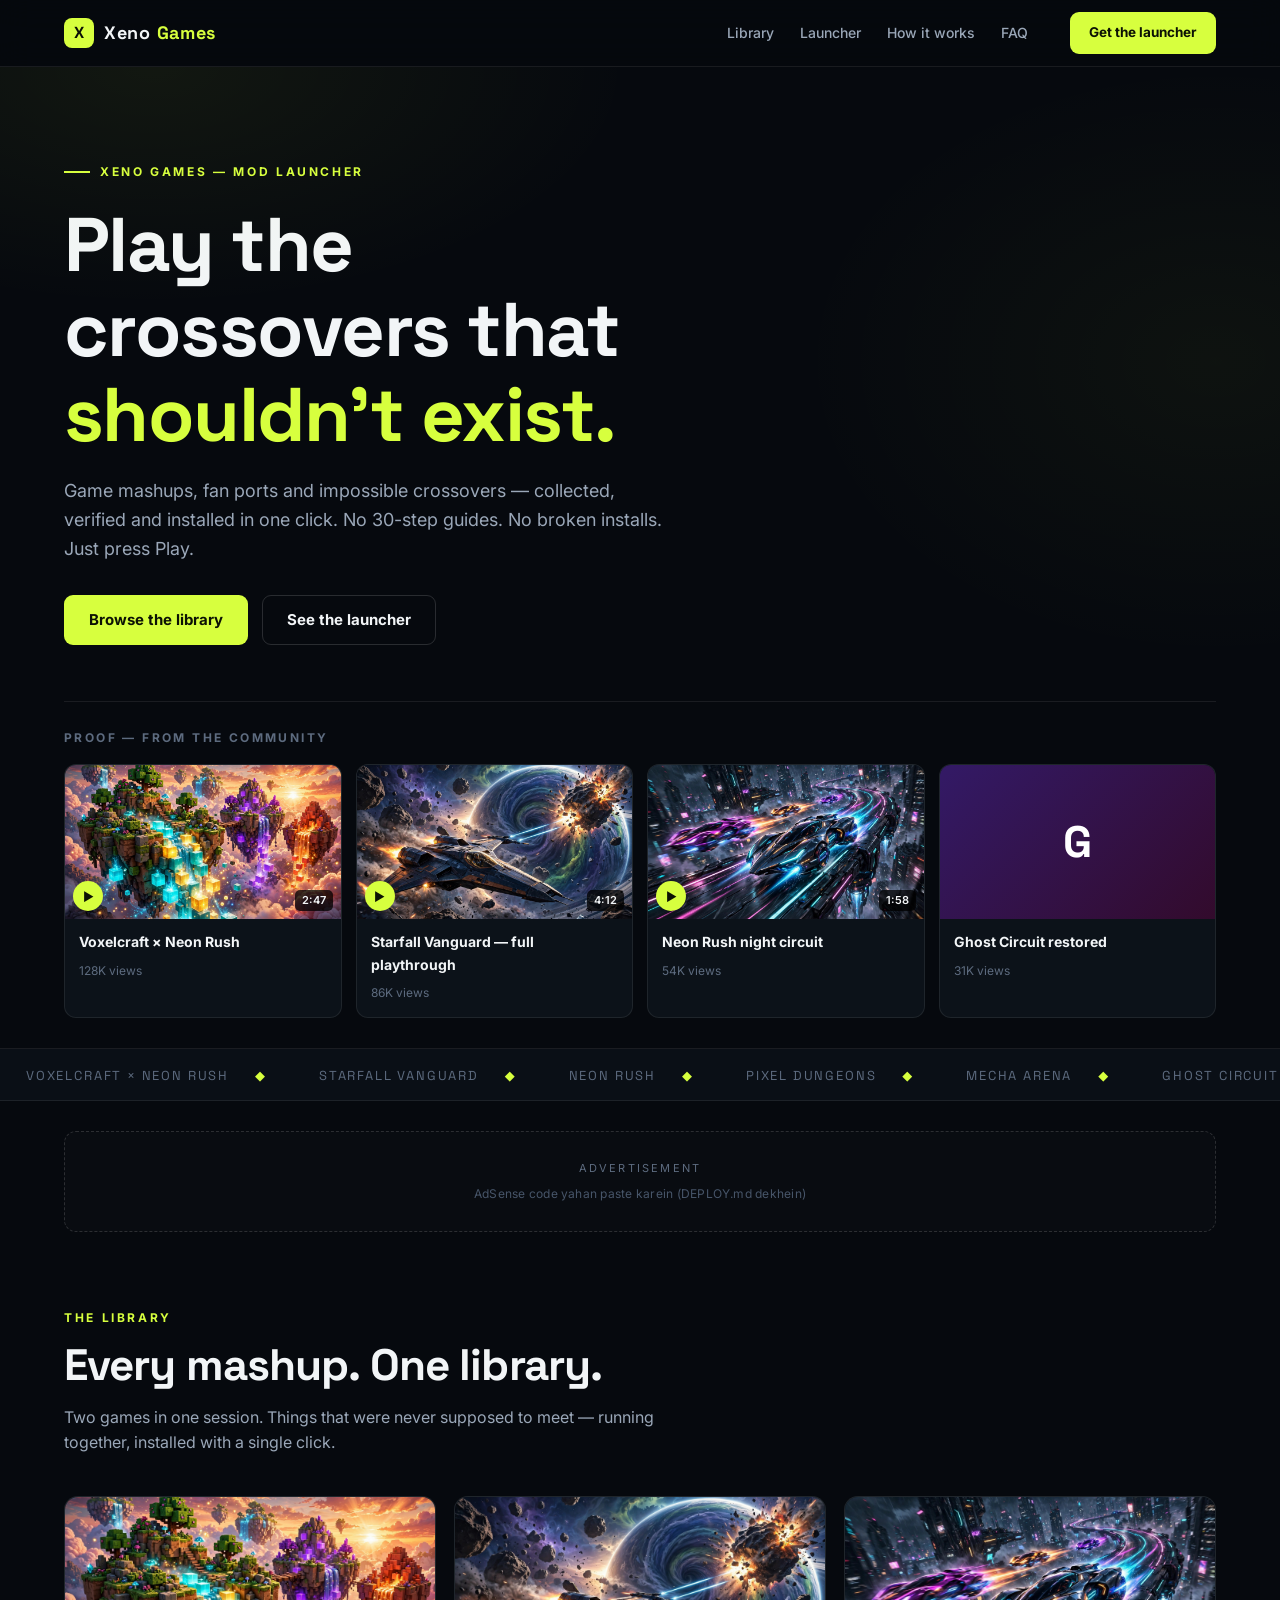
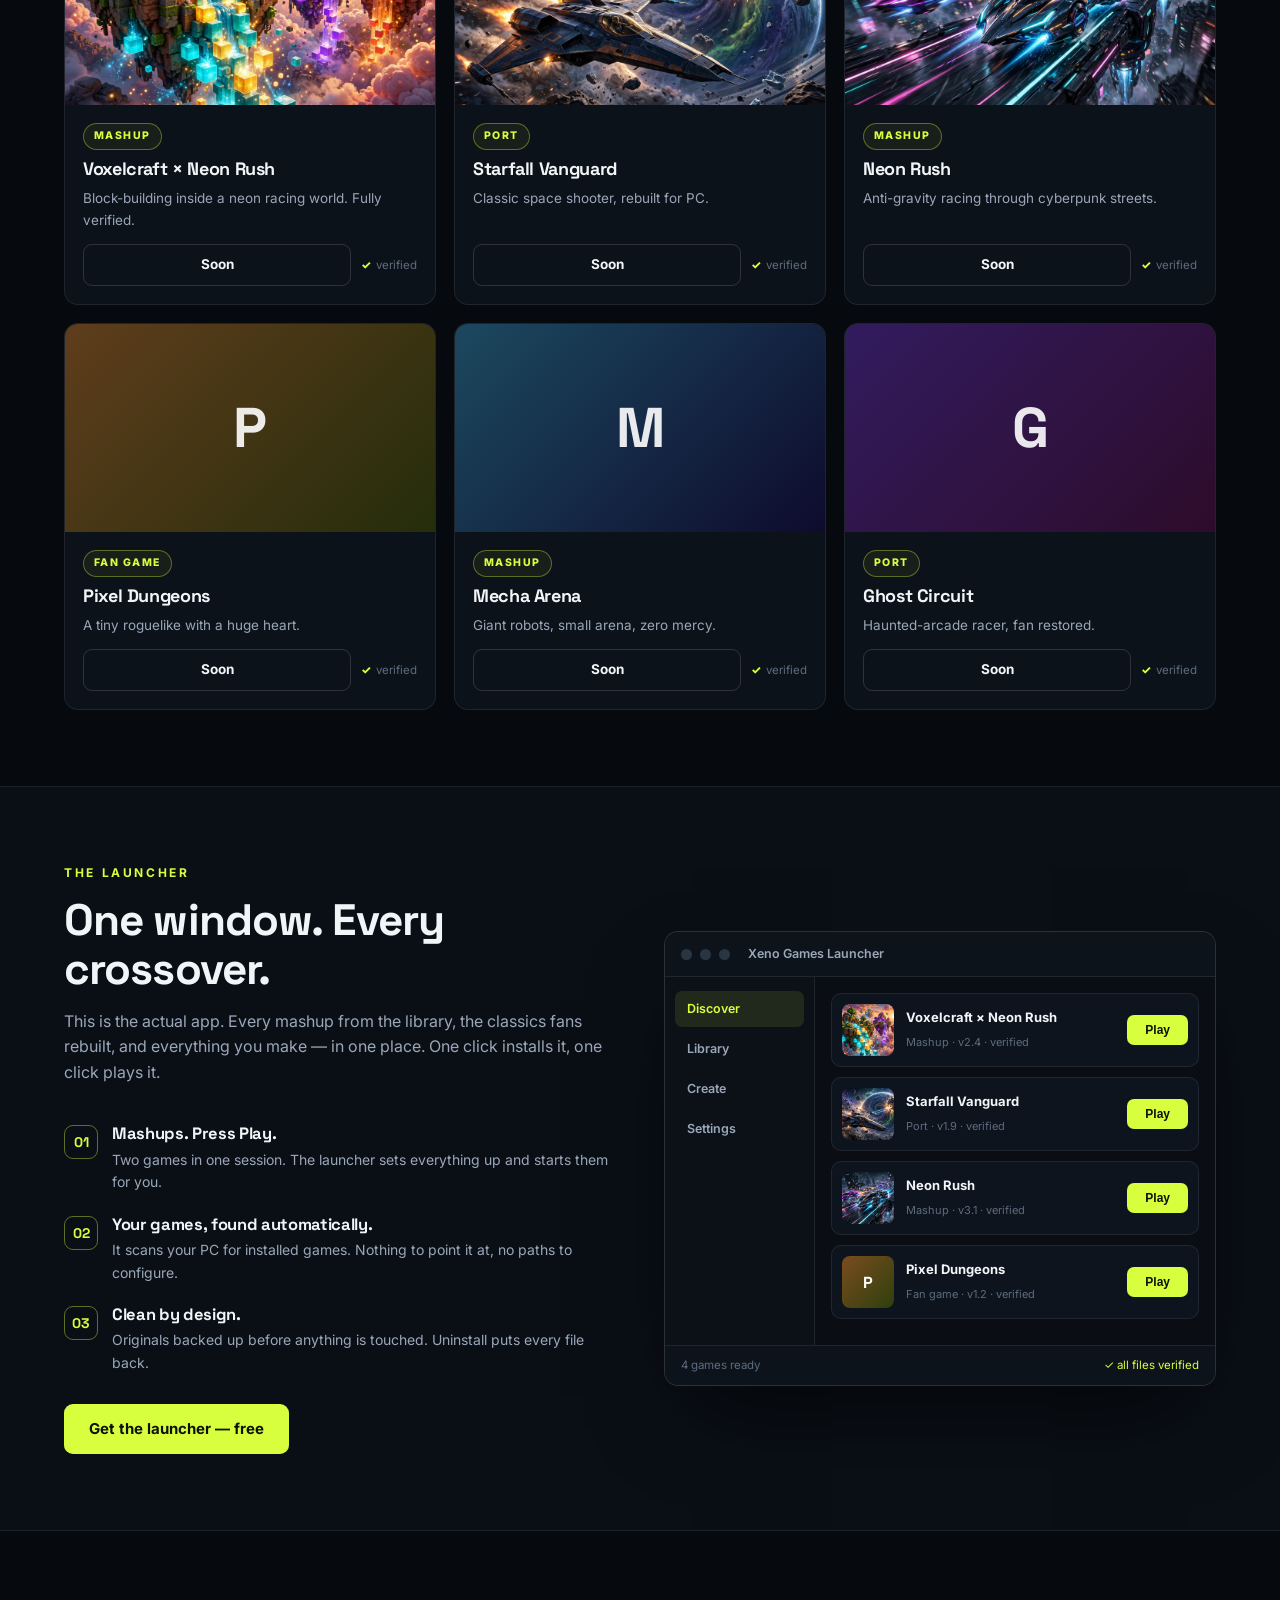
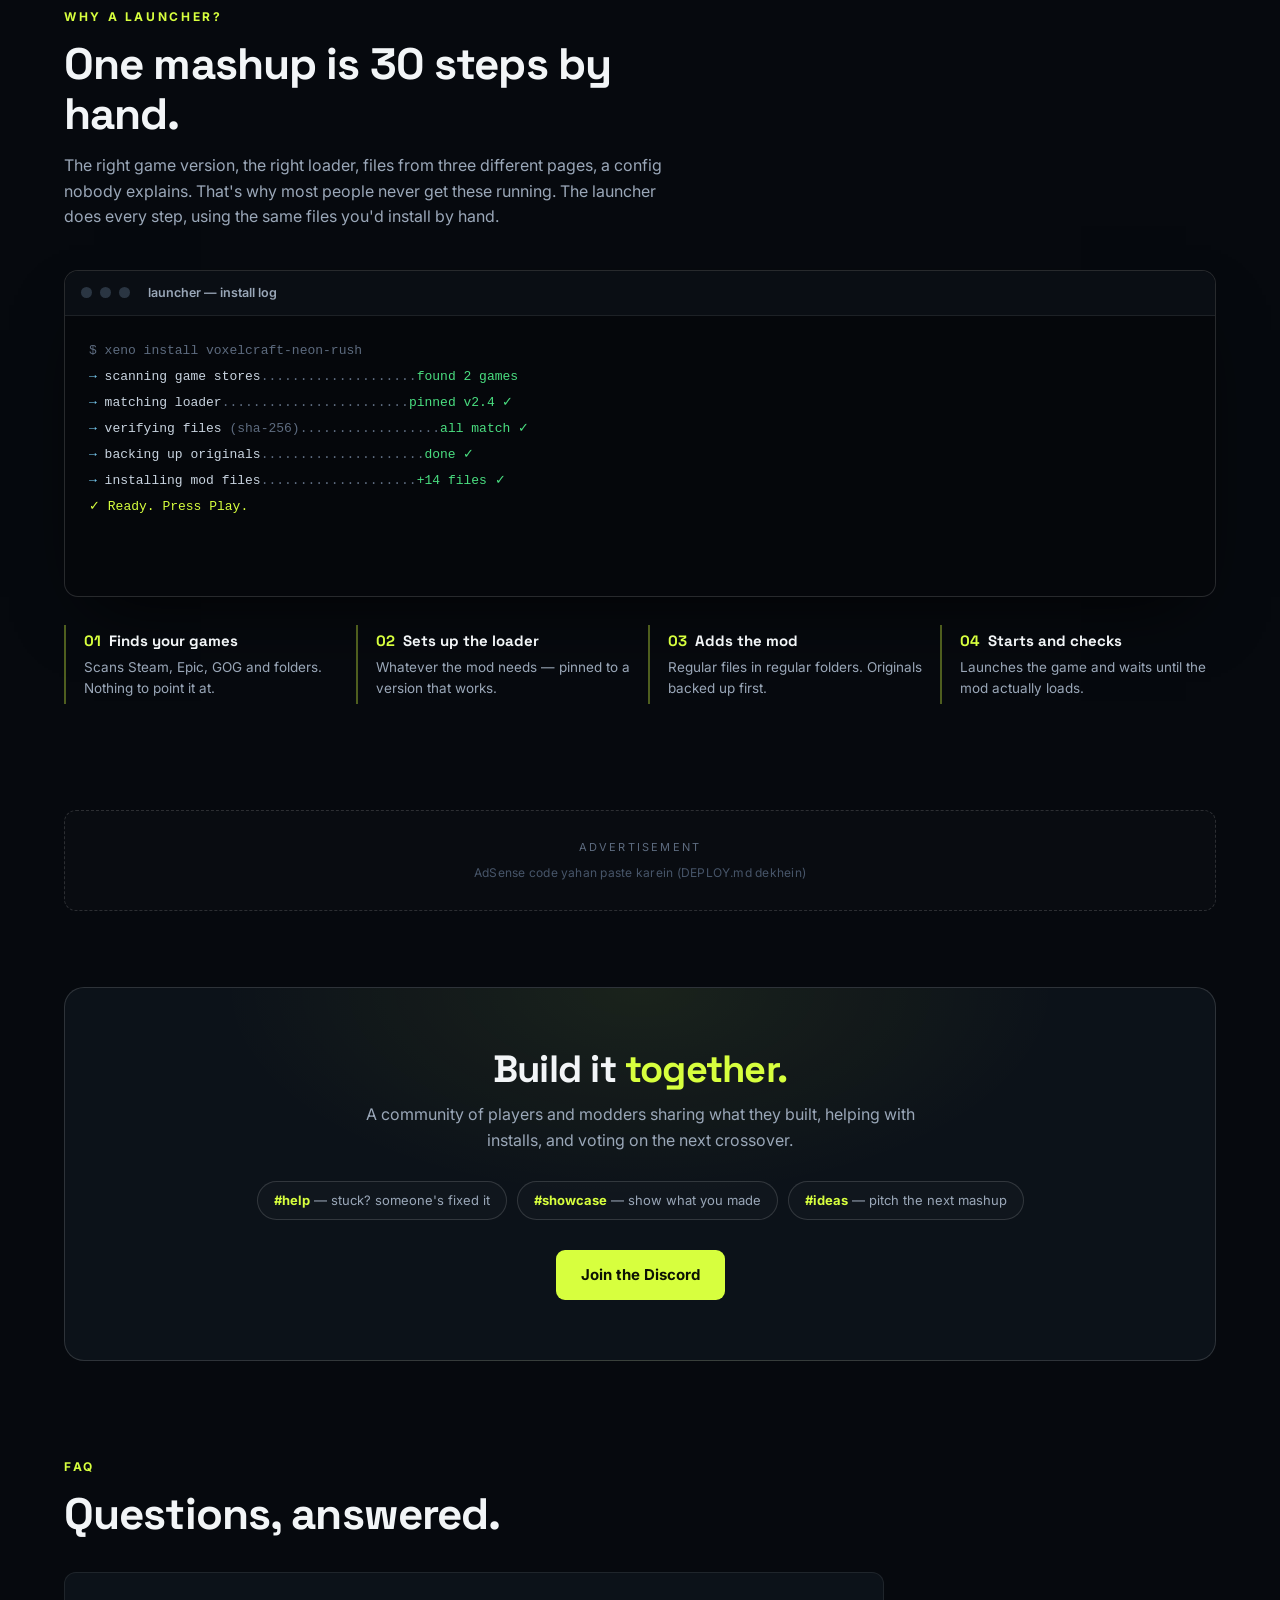
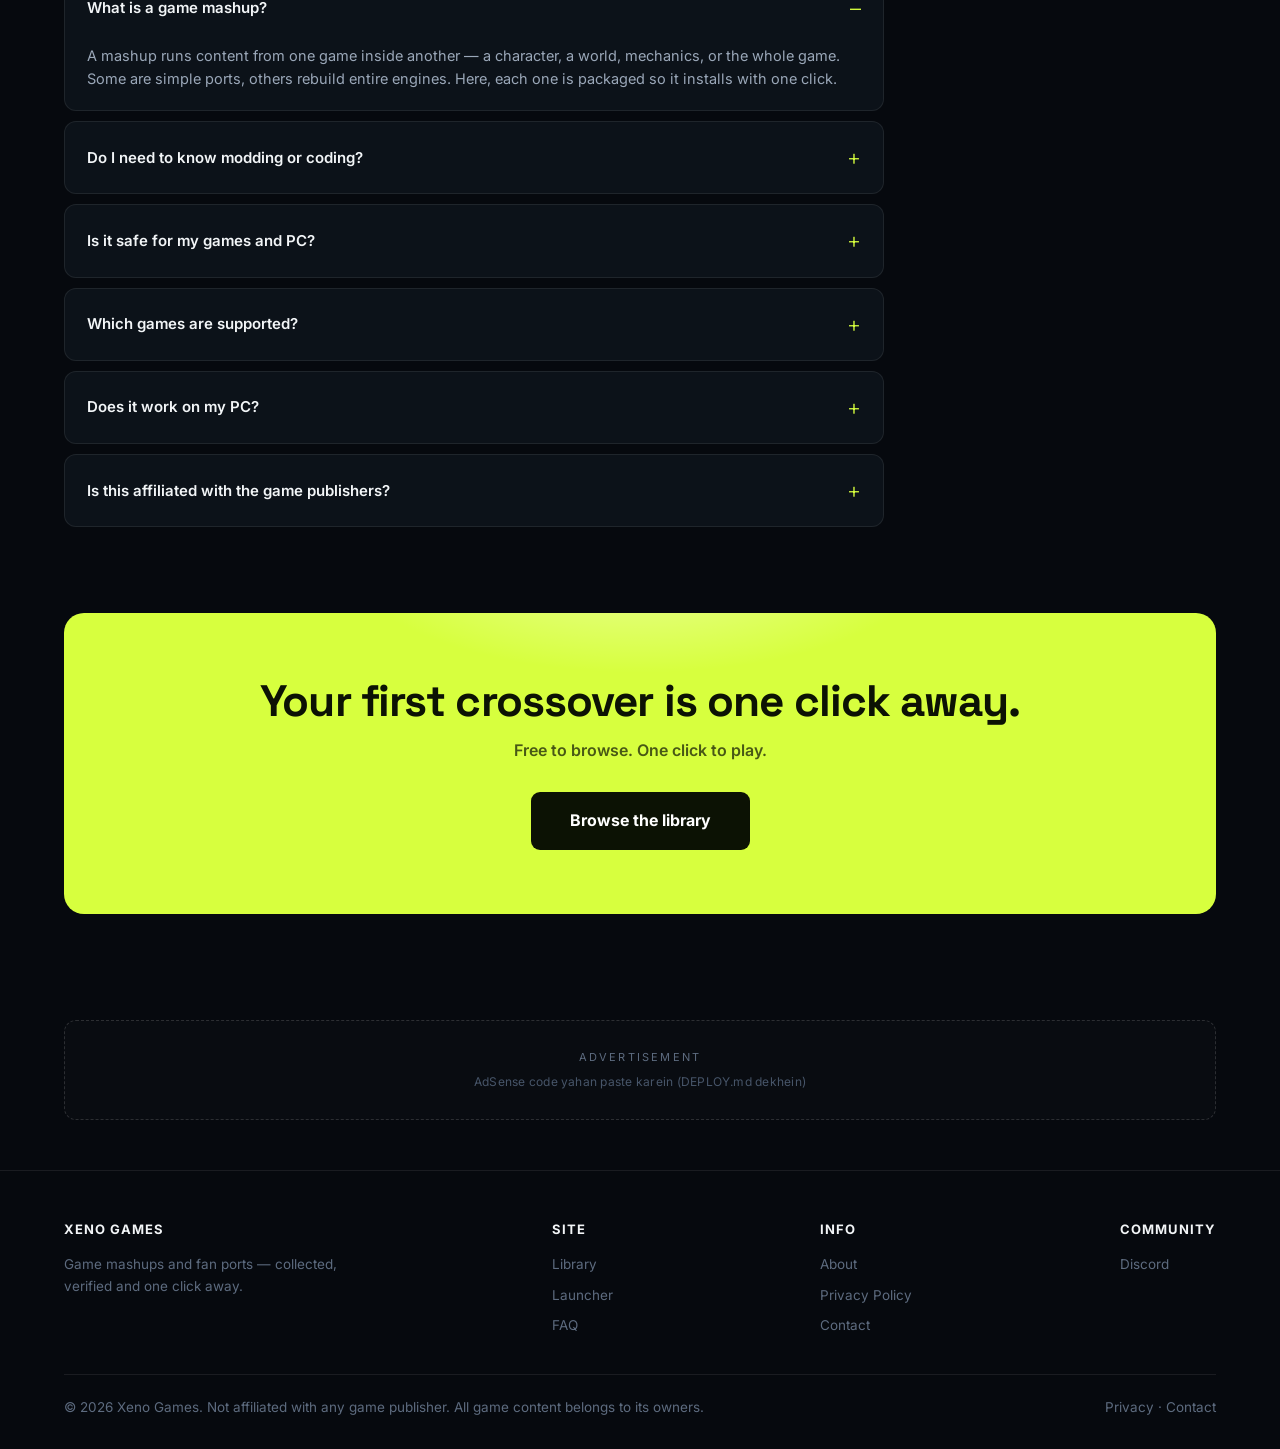
==== index.html @ 74ef92ef "Initial commit: Xeno Games website and admin panel" ====
<!DOCTYPE html>
<html lang="en">
<head>
<meta charset="UTF-8">
<meta name="viewport" content="width=device-width, initial-scale=1.0">
<title>Xeno Games — Play the crossovers that shouldn't exist</title>
<meta name="description" content="Game mashups, fan ports and impossible crossovers. Verified, one click, ready to play.">
<link rel="preconnect" href="https://fonts.googleapis.com">
<link rel="preconnect" href="https://fonts.gstatic.com" crossorigin>
<link href="https://fonts.googleapis.com/css2?family=Space+Grotesk:wght@500;700;800&family=Inter:wght@400;500;600;700&display=swap" rel="stylesheet">
<link rel="stylesheet" href="styles.css">
</head>
<body>

<nav>
  <div class="wrap nav-in">
    <a class="logo" href="index.html"><span class="mark">X</span><span data-sitename>Xeno <b>Games</b></span></a>
    <div class="nav-links">
      <a href="#library">Library</a>
      <a href="#launcher">Launcher</a>
      <a href="#how">How it works</a>
      <a href="#faq">FAQ</a>
    </div>
    <a class="btn btn-volt btn-sm" href="#library" style="margin-left:12px">Get the launcher</a>
  </div>
</nav>

<header class="hero">
  <div class="wrap">
    <div class="kicker">Xeno Games — Mod Launcher</div>
    <h1>Play the crossovers that <em>shouldn't exist.</em></h1>
    <p class="sub" data-herosub>Game mashups, fan ports and impossible crossovers — collected, verified and installed in one click. No 30-step guides. No broken installs. Just press Play.</p>
    <div class="hero-cta">
      <a class="btn btn-volt" href="#library">Browse the library</a>
      <a class="btn btn-gho" href="#launcher">See the launcher</a>
    </div>
    <div class="proof">
      <div class="plabel">Proof — from the community</div>
      <div class="clips">
        <div class="clip"><div class="th"><img src="assets/card-voxel.jpg" alt="Voxelcraft × Neon Rush"><span class="playb">▶</span><span class="dur">2:47</span></div><div class="cb"><b>Voxelcraft × Neon Rush</b><span>128K views</span></div></div>
        <div class="clip"><div class="th"><img src="assets/card-space.jpg" alt="Starfall Vanguard"><span class="playb">▶</span><span class="dur">4:12</span></div><div class="cb"><b>Starfall Vanguard — full playthrough</b><span>86K views</span></div></div>
        <div class="clip"><div class="th"><img src="assets/card-neon-racer.jpg" alt="Neon Rush"><span class="playb">▶</span><span class="dur">1:58</span></div><div class="cb"><b>Neon Rush night circuit</b><span>54K views</span></div></div>
        <div class="clip"><div class="th" style="aspect-ratio:16/9;background:linear-gradient(135deg,hsl(260,60%,25%),hsl(310,65%,12%));display:flex;align-items:center;justify-content:center;font-family:var(--fh);font-weight:800;font-size:44px;color:#fff">G</div><div class="cb"><b>Ghost Circuit restored</b><span>31K views</span></div></div>
      </div>
    </div>
  </div>
</header>

<div class="ticker"><div class="tk" id="ticker"></div></div>

<!-- ADSENSE SLOT 1: paste your AdSense ad unit code inside this div -->
<div class="wrap"><div class="adslot">Advertisement<small>AdSense code yahan paste karein (DEPLOY.md dekhein)</small></div></div>

<section id="library" style="padding-top:46px">
  <div class="wrap">
    <div class="sec-k">The library</div>
    <h2 class="sec-h">Every mashup. One library.</h2>
    <p class="sec-p">Two games in one session. Things that were never supposed to meet — running together, installed with a single click.</p>
    <div class="grid" id="games-grid"></div>
  </div>
</section>

<section id="launcher" class="launch-sec">
  <div class="wrap">
    <div class="launch-grid">
      <div>
        <div class="sec-k">The launcher</div>
        <h2 class="sec-h">One window. Every crossover.</h2>
        <p class="sec-p">This is the actual app. Every mashup from the library, the classics fans rebuilt, and everything you make — in one place. One click installs it, one click plays it.</p>
        <div class="lfeat"><div class="n">01</div><div><h3>Mashups. Press Play.</h3><p>Two games in one session. The launcher sets everything up and starts them for you.</p></div></div>
        <div class="lfeat"><div class="n">02</div><div><h3>Your games, found automatically.</h3><p>It scans your PC for installed games. Nothing to point it at, no paths to configure.</p></div></div>
        <div class="lfeat"><div class="n">03</div><div><h3>Clean by design.</h3><p>Originals backed up before anything is touched. Uninstall puts every file back.</p></div></div>
        <a class="btn btn-volt" href="#library" style="margin-top:8px">Get the launcher — free</a>
      </div>
      <div class="appwin">
        <div class="appbar"><span class="d"></span><span class="d"></span><span class="d"></span><span class="t">Xeno Games Launcher</span></div>
        <div class="appbody">
          <div class="appside"><a class="on">Discover</a><a>Library</a><a>Create</a><a>Settings</a></div>
          <div class="appmain">
            <div class="approw"><div class="im"><img src="assets/card-voxel.jpg" alt=""></div><div class="in"><b>Voxelcraft × Neon Rush</b><span>Mashup · v2.4 · verified</span></div><button class="pbtn">Play</button></div>
            <div class="approw"><div class="im"><img src="assets/card-space.jpg" alt=""></div><div class="in"><b>Starfall Vanguard</b><span>Port · v1.9 · verified</span></div><button class="pbtn">Play</button></div>
            <div class="approw"><div class="im"><img src="assets/card-neon-racer.jpg" alt=""></div><div class="in"><b>Neon Rush</b><span>Mashup · v3.1 · verified</span></div><button class="pbtn">Play</button></div>
            <div class="approw"><div class="im" style="background:linear-gradient(135deg,hsl(30,60%,30%),hsl(80,65%,15%));display:flex;align-items:center;justify-content:center;font-family:var(--fh);font-weight:800;color:#fff">P</div><div class="in"><b>Pixel Dungeons</b><span>Fan game · v1.2 · verified</span></div><button class="pbtn">Play</button></div>
          </div>
        </div>
        <div class="appfoot"><span>4 games ready</span><span class="ok">✓ all files verified</span></div>
      </div>
    </div>
  </div>
</section>

<section id="how">
  <div class="wrap">
    <div class="sec-k">Why a launcher?</div>
    <h2 class="sec-h">One mashup is 30 steps by hand.</h2>
    <p class="sec-p">The right game version, the right loader, files from three different pages, a config nobody explains. That's why most people never get these running. The launcher does every step, using the same files you'd install by hand.</p>
    <div class="term">
      <div class="appbar"><span class="d"></span><span class="d"></span><span class="d"></span><span class="t">launcher — install log</span></div>
<pre><span class="d2">$ xeno install voxelcraft-neon-rush</span>
<span class="c">→</span> scanning game stores<span class="d2">....................</span><span class="gr">found 2 games</span>
<span class="c">→</span> matching loader<span class="d2">........................</span><span class="gr">pinned v2.4 ✓</span>
<span class="c">→</span> verifying files <span class="d2">(sha-256)</span><span class="d2">..................</span><span class="gr">all match ✓</span>
<span class="c">→</span> backing up originals<span class="d2">.....................</span><span class="gr">done ✓</span>
<span class="c">→</span> installing mod files<span class="d2">....................</span><span class="gr">+14 files ✓</span>
<span class="g">✓ Ready. Press Play.</span></pre>
    </div>
    <div class="steps4">
      <div class="stp"><b><i>01</i>Finds your games</b><p>Scans Steam, Epic, GOG and folders. Nothing to point it at.</p></div>
      <div class="stp"><b><i>02</i>Sets up the loader</b><p>Whatever the mod needs — pinned to a version that works.</p></div>
      <div class="stp"><b><i>03</i>Adds the mod</b><p>Regular files in regular folders. Originals backed up first.</p></div>
      <div class="stp"><b><i>04</i>Starts and checks</b><p>Launches the game and waits until the mod actually loads.</p></div>
    </div>
  </div>
</section>

<!-- ADSENSE SLOT 2 -->
<div class="wrap"><div class="adslot">Advertisement<small>AdSense code yahan paste karein (DEPLOY.md dekhein)</small></div></div>

<section id="community" style="padding-top:46px">
  <div class="wrap">
    <div class="comm">
      <h2>Build it <em>together.</em></h2>
      <p>A community of players and modders sharing what they built, helping with installs, and voting on the next crossover.</p>
      <div class="chips">
        <span class="chip"><b>#help</b> — stuck? someone's fixed it</span>
        <span class="chip"><b>#showcase</b> — show what you made</span>
        <span class="chip"><b>#ideas</b> — pitch the next mashup</span>
      </div>
      <a class="btn btn-volt" data-discord href="#">Join the Discord</a>
    </div>
  </div>
</section>

<section id="faq" style="padding-top:20px">
  <div class="wrap">
    <div class="sec-k">FAQ</div>
    <h2 class="sec-h">Questions, answered.</h2>
    <div class="faq" style="margin-top:32px">
      <details open><summary>What is a game mashup?</summary><div class="a">A mashup runs content from one game inside another — a character, a world, mechanics, or the whole game. Some are simple ports, others rebuild entire engines. Here, each one is packaged so it installs with one click.</div></details>
      <details><summary>Do I need to know modding or coding?</summary><div class="a">No. If you can press a Play button, you can play every mashup in the library. All the technical steps — versions, loaders, file placement — happen automatically.</div></details>
      <details><summary>Is it safe for my games and PC?</summary><div class="a">Every file is verified (SHA-256) before it goes into the library. The launcher backs up any game file it touches, rolls back failed installs, and uninstalling removes everything cleanly.</div></details>
      <details><summary>Which games are supported?</summary><div class="a">The library keeps growing — check the grid above for what's available right now. New mashups and ports are added regularly, and the community votes on what comes next.</div></details>
      <details><summary>Does it work on my PC?</summary><div class="a">The launcher targets Windows 10 and 11. Each mashup lists what it needs; if your PC runs the base games, it runs the mashup.</div></details>
      <details><summary>Is this affiliated with the game publishers?</summary><div class="a">No. Xeno Games is a fan project and is not affiliated with, endorsed by, or connected to any game publisher. All games, titles and artwork belong to their respective owners.</div></details>
    </div>
  </div>
</section>

<section style="padding-top:0">
  <div class="wrap">
    <div class="cta">
      <h2>Your first crossover is one click away.</h2>
      <p>Free to browse. One click to play.</p>
      <a class="btn" href="#library" style="font-size:16px;padding:15px 38px">Browse the library</a>
    </div>
  </div>
</section>

<!-- ADSENSE SLOT 3 -->
<div class="wrap"><div class="adslot">Advertisement<small>AdSense code yahan paste karein (DEPLOY.md dekhein)</small></div></div>

<footer>
  <div class="wrap">
    <div class="foot">
      <div><h4>Xeno Games</h4><p style="max-width:280px">Game mashups and fan ports — collected, verified and one click away.</p></div>
      <div><h4>Site</h4><a href="#library">Library</a><a href="#launcher">Launcher</a><a href="#faq">FAQ</a></div>
      <div><h4>Info</h4><a href="about.html">About</a><a href="privacy.html">Privacy Policy</a><a href="contact.html">Contact</a></div>
      <div><h4>Community</h4><a data-discord href="#">Discord</a></div>
    </div>
    <div class="fine">
      <span>© <span data-year>2026</span> Xeno Games. Not affiliated with any game publisher. All game content belongs to its owners.</span>
      <span><a href="privacy.html">Privacy</a> · <a href="contact.html">Contact</a></span>
    </div>
  </div>
</footer>

<script src="app.js"></script>
</body>
</html>
---- styles.css ----
/* XENO GAMES — premium dark product design */
:root{
  --bg:#06090e; --bg2:#0a0f16; --panel:#0c1219; --panel2:#101722;
  --line:rgba(255,255,255,.08); --line2:rgba(255,255,255,.14);
  --txt:#f2f5f7; --mut:#9aa7b8; --dim:#5d6b7f;
  --volt:#d7ff3e; --volt-d:#a8cc22;
  --r:12px; --max:1200px;
  --fh:'Space Grotesk',system-ui,sans-serif; --fb:'Inter',system-ui,sans-serif;
  --mono:ui-monospace,'SF Mono',Menlo,monospace;
}
*{margin:0;padding:0;box-sizing:border-box}
html{scroll-behavior:smooth}
body{background:var(--bg);color:var(--txt);font-family:var(--fb);line-height:1.6;-webkit-font-smoothing:antialiased}
a{color:inherit;text-decoration:none}
img{display:block;max-width:100%}
.wrap{max-width:var(--max);margin:0 auto;padding:0 24px}
h1,h2,h3{font-family:var(--fh);letter-spacing:-.02em;line-height:1.12}
::selection{background:var(--volt);color:#0a0f05}

/* ---------- NAV ---------- */
nav{position:sticky;top:0;z-index:60;background:rgba(6,9,14,.85);backdrop-filter:blur(16px);border-bottom:1px solid var(--line)}
.nav-in{display:flex;align-items:center;height:66px;gap:30px}
.logo{font-family:var(--fh);font-weight:800;font-size:18px;letter-spacing:.04em;display:flex;align-items:center;gap:10px}
.logo .mark{width:30px;height:30px;border-radius:8px;background:var(--volt);color:#0a0f05;display:flex;align-items:center;justify-content:center;font-weight:800;font-size:16px}
.logo b{color:var(--volt);font-weight:800}
.nav-links{display:flex;gap:26px;margin-left:auto;font-size:14px;color:var(--mut);font-weight:500}
.nav-links a:hover{color:var(--txt)}
.btn{display:inline-flex;align-items:center;gap:9px;padding:12px 24px;border-radius:9px;font-weight:700;font-size:15px;border:1px solid transparent;cursor:pointer;transition:.16s;font-family:var(--fb)}
.btn-volt{background:var(--volt);color:#0c1204}
.btn-volt:hover{background:#e6ff70;transform:translateY(-1px)}
.btn-gho{border-color:var(--line2);color:var(--txt);background:transparent}
.btn-gho:hover{border-color:var(--volt);color:var(--volt)}
.btn-sm{padding:9px 18px;font-size:13.5px}

/* ---------- HERO ---------- */
.hero{position:relative;padding:88px 0 0;overflow:hidden;border-bottom:1px solid var(--line)}
.hero::before{content:"";position:absolute;inset:0;pointer-events:none;
  background:radial-gradient(800px 400px at 12% 0%,rgba(215,255,62,.06),transparent 60%),
             radial-gradient(700px 500px at 95% 30%,rgba(215,255,62,.04),transparent 60%)}
.kicker{display:inline-flex;align-items:center;gap:10px;font-size:12px;font-weight:700;letter-spacing:.22em;color:var(--volt);text-transform:uppercase;margin-bottom:20px}
.kicker::before{content:"";width:26px;height:2px;background:var(--volt)}
.hero h1{font-size:clamp(40px,6.4vw,76px);font-weight:800;max-width:14ch;margin-bottom:20px}
.hero h1 em{font-style:normal;color:var(--volt)}
.hero .sub{color:var(--mut);font-size:clamp(15px,1.8vw,18px);max-width:56ch;margin-bottom:32px}
.hero-cta{display:flex;gap:14px;flex-wrap:wrap;margin-bottom:56px}
.proof{border-top:1px solid var(--line);padding:26px 0 30px}
.proof .plabel{font-size:12px;letter-spacing:.2em;color:var(--dim);text-transform:uppercase;margin-bottom:16px;font-weight:700}
.clips{display:grid;grid-template-columns:repeat(auto-fit,minmax(220px,1fr));gap:14px}
.clip{background:var(--panel);border:1px solid var(--line);border-radius:var(--r);overflow:hidden;transition:.18s;cursor:pointer}
.clip:hover{border-color:rgba(215,255,62,.5);transform:translateY(-3px)}
.clip .th{aspect-ratio:16/9;position:relative;background:#0a0f16;overflow:hidden}
.clip .th img{width:100%;height:100%;object-fit:cover}
.clip .th .dur{position:absolute;right:8px;bottom:8px;background:rgba(0,0,0,.75);font-size:11px;padding:2px 7px;border-radius:5px;font-weight:600}
.clip .th .playb{position:absolute;left:8px;bottom:8px;width:30px;height:30px;border-radius:50%;background:var(--volt);color:#0c1204;display:flex;align-items:center;justify-content:center;font-size:12px}
.clip .cb{padding:12px 14px}
.clip .cb b{font-size:14px;display:block;margin-bottom:3px}
.clip .cb span{font-size:12px;color:var(--dim)}

/* ---------- TICKER ---------- */
.ticker{border-bottom:1px solid var(--line);overflow:hidden;white-space:nowrap;padding:13px 0;background:var(--bg2)}
.ticker .tk{display:inline-block;animation:tk 30s linear infinite;font-family:var(--fh);font-size:13px;letter-spacing:.14em;color:var(--dim);text-transform:uppercase}
.ticker .tk span{margin:0 26px}
.ticker .tk i{color:var(--volt);font-style:normal;margin-right:26px}
@keyframes tk{to{transform:translateX(-50%)}}

/* ---------- SECTIONS ---------- */
section{padding:76px 0}
.sec-k{font-size:12px;font-weight:700;letter-spacing:.22em;color:var(--volt);text-transform:uppercase;margin-bottom:14px}
.sec-h{font-size:clamp(28px,4vw,44px);font-weight:800;margin-bottom:14px;max-width:20ch}
.sec-p{color:var(--mut);max-width:62ch;margin-bottom:40px;font-size:16px}

/* ---------- GAME GRID ---------- */
.grid{display:grid;grid-template-columns:repeat(auto-fill,minmax(300px,1fr));gap:18px}
.gcard{background:var(--panel);border:1px solid var(--line);border-radius:14px;overflow:hidden;transition:.18s;display:flex;flex-direction:column}
.gcard:hover{transform:translateY(-4px);border-color:rgba(215,255,62,.45);box-shadow:0 22px 50px -20px rgba(215,255,62,.18)}
.gcard .th{aspect-ratio:16/9;position:relative;overflow:hidden;background:#0a0f16}
.gcard .th img{width:100%;height:100%;object-fit:cover;transition:.3s}
.gcard:hover .th img{transform:scale(1.04)}
.gcard .th.fb{display:flex;align-items:center;justify-content:center;font-family:var(--fh);font-weight:800;font-size:56px;color:rgba(255,255,255,.9)}
.gcard .tb{padding:18px;display:flex;flex-direction:column;gap:9px;flex:1}
.gtag{align-self:flex-start;font-size:10.5px;font-weight:800;letter-spacing:.14em;text-transform:uppercase;color:var(--volt);border:1px solid rgba(215,255,62,.35);background:rgba(215,255,62,.06);padding:4px 10px;border-radius:100px}
.gcard h3{font-size:18px}
.gcard p{color:var(--mut);font-size:13.5px;flex:1}
.gf{display:flex;gap:10px;align-items:center;margin-top:4px}
.gf .btn{flex:1;justify-content:center}
.verified{font-size:11.5px;color:var(--dim);display:flex;align-items:center;gap:5px}
.verified::before{content:"✓";color:var(--volt);font-weight:800}

/* ---------- LAUNCHER MOCKUP ---------- */
.launch-sec{background:var(--bg2);border-top:1px solid var(--line);border-bottom:1px solid var(--line)}
.launch-grid{display:grid;grid-template-columns:1fr 1fr;gap:48px;align-items:center}
@media(max-width:900px){.launch-grid{grid-template-columns:1fr}}
.appwin{background:#0a0e14;border:1px solid var(--line2);border-radius:14px;overflow:hidden;box-shadow:0 40px 90px -30px rgba(0,0,0,.8)}
.appbar{display:flex;align-items:center;gap:8px;padding:12px 16px;border-bottom:1px solid var(--line);background:#0d131b}
.appbar .d{width:11px;height:11px;border-radius:50%;background:#2a3542}
.appbar .t{margin-left:10px;font-size:12.5px;color:var(--mut);font-weight:600}
.appbody{display:grid;grid-template-columns:150px 1fr;min-height:340px}
.appside{border-right:1px solid var(--line);padding:14px 10px;display:flex;flex-direction:column;gap:4px;background:#0c1118}
.appside a{font-size:12.5px;color:var(--mut);padding:8px 12px;border-radius:7px;font-weight:600}
.appside a.on{background:rgba(215,255,62,.1);color:var(--volt)}
.appmain{padding:16px}
.approw{display:flex;align-items:center;gap:12px;padding:10px;border:1px solid var(--line);border-radius:10px;margin-bottom:10px;background:#0d141d}
.approw .im{width:52px;height:52px;border-radius:8px;flex-shrink:0;overflow:hidden}
.approw .im img{width:100%;height:100%;object-fit:cover}
.approw .in{flex:1;min-width:0}
.approw .in b{font-size:13px;display:block;white-space:nowrap;overflow:hidden;text-overflow:ellipsis}
.approw .in span{font-size:11px;color:var(--dim)}
.pbtn{background:var(--volt);color:#0c1204;font-size:12px;font-weight:800;padding:8px 18px;border-radius:7px;border:none;cursor:pointer}
.appfoot{border-top:1px solid var(--line);padding:10px 16px;font-size:11.5px;color:var(--dim);display:flex;justify-content:space-between;background:#0d131b}
.appfoot .ok{color:var(--volt)}
.lfeat{display:flex;gap:14px;margin-bottom:22px}
.lfeat .n{font-family:var(--fh);color:var(--volt);font-weight:800;font-size:14px;border:1px solid rgba(215,255,62,.4);width:34px;height:34px;border-radius:9px;display:flex;align-items:center;justify-content:center;flex-shrink:0}
.lfeat h3{font-size:16.5px;margin-bottom:5px}
.lfeat p{color:var(--mut);font-size:14px}

/* ---------- TERMINAL ---------- */
.term{background:#05070b;border:1px solid var(--line2);border-radius:14px;overflow:hidden;box-shadow:0 30px 70px -30px rgba(0,0,0,.9)}
.term .appbar{background:#0a0e14}
.term pre{padding:22px 24px;font-family:var(--mono);font-size:13px;line-height:2;color:#c9d4e0;overflow-x:auto;min-height:280px}
.term .g{color:var(--volt)} .term .gr{color:#4ade80} .term .d2{color:var(--dim)} .term .c{color:#7dd3fc}
.steps4{display:grid;grid-template-columns:repeat(auto-fit,minmax(220px,1fr));gap:16px;margin-top:28px}
.stp{border-left:2px solid rgba(215,255,62,.35);padding:4px 0 4px 18px}
.stp b{font-family:var(--fh);font-size:15px;display:block;margin-bottom:4px}
.stp b i{font-style:normal;color:var(--volt);margin-right:8px}
.stp p{color:var(--mut);font-size:13.5px}

/* ---------- AD SLOTS ---------- */
.adslot{border:1.5px dashed var(--line2);border-radius:var(--r);background:rgba(255,255,255,.015);color:var(--dim);
  font-size:11px;letter-spacing:.2em;text-transform:uppercase;text-align:center;padding:28px 16px;margin:30px auto;max-width:var(--max)}
.adslot small{display:block;margin-top:6px;letter-spacing:.02em;text-transform:none;color:#475569;font-size:12px}

/* ---------- COMMUNITY ---------- */
.comm{border:1px solid var(--line2);border-radius:20px;padding:60px 44px;text-align:center;background:radial-gradient(600px 300px at 50% 0%,rgba(215,255,62,.07),transparent 70%),var(--panel)}
.comm h2{font-size:clamp(26px,3.6vw,38px);margin-bottom:12px}
.comm h2 em{font-style:normal;color:var(--volt)}
.comm p{color:var(--mut);max-width:600px;margin:0 auto 28px}
.chips{display:flex;gap:10px;justify-content:center;flex-wrap:wrap;margin-bottom:30px}
.chip{font-size:13px;color:var(--mut);border:1px solid var(--line2);padding:8px 16px;border-radius:100px;background:rgba(255,255,255,.02)}
.chip b{color:var(--volt)}

/* ---------- FAQ ---------- */
.faq{max-width:820px}
.faq details{background:var(--panel);border:1px solid var(--line);border-radius:12px;margin-bottom:10px;overflow:hidden}
.faq summary{padding:18px 22px;cursor:pointer;font-weight:600;font-size:15px;list-style:none;display:flex;justify-content:space-between;align-items:center;gap:12px}
.faq summary::-webkit-details-marker{display:none}
.faq summary::after{content:"+";color:var(--volt);font-size:22px;flex-shrink:0;font-weight:300}
.faq details[open] summary::after{content:"–"}
.faq .a{padding:0 22px 20px;color:var(--mut);font-size:14.5px}

/* ---------- CTA ---------- */
.cta{background:var(--volt);border-radius:20px;padding:64px 44px;text-align:center;color:#0c1204;position:relative;overflow:hidden}
.cta::after{content:"";position:absolute;inset:0;background:radial-gradient(500px 200px at 50% -20%,rgba(255,255,255,.5),transparent 60%);pointer-events:none}
.cta h2{font-size:clamp(28px,4vw,44px);margin-bottom:12px;position:relative}
.cta p{opacity:.7;margin-bottom:28px;font-weight:600;position:relative}
.cta .btn{background:#0c1204;color:#fff;position:relative}
.cta .btn:hover{background:#1c2a08}

/* ---------- FOOTER ---------- */
footer{border-top:1px solid var(--line);margin-top:50px;padding:48px 0 30px;color:var(--dim);font-size:13.5px}
.foot{display:flex;gap:44px;flex-wrap:wrap;justify-content:space-between;margin-bottom:28px}
.foot h4{color:var(--txt);font-size:13px;margin-bottom:14px;letter-spacing:.08em;text-transform:uppercase}
.foot a{display:block;margin-bottom:9px}
.foot a:hover{color:var(--volt)}
.fine{border-top:1px solid var(--line);padding-top:22px;display:flex;justify-content:space-between;gap:12px;flex-wrap:wrap}

/* ---------- INNER PAGES ---------- */
.page{padding:64px 0;max-width:820px}
.page h1{font-size:36px;margin-bottom:8px}
.page .upd{color:var(--dim);font-size:13px;margin-bottom:28px}
.page h2{font-size:20px;margin:30px 0 10px}
.page p,.page li{color:var(--mut);font-size:15px;margin-bottom:10px}
.page ul{padding-left:22px}
.contact-card{background:var(--panel);border:1px solid var(--line);border-radius:var(--r);padding:28px;margin-top:20px}

@media(max-width:680px){
  .nav-links{display:none}
  .hero{padding:60px 0 0}
  .appbody{grid-template-columns:1fr}
  .appside{flex-direction:row;border-right:none;border-bottom:1px solid var(--line);overflow-x:auto}
  .comm,.cta{padding:44px 24px}
}
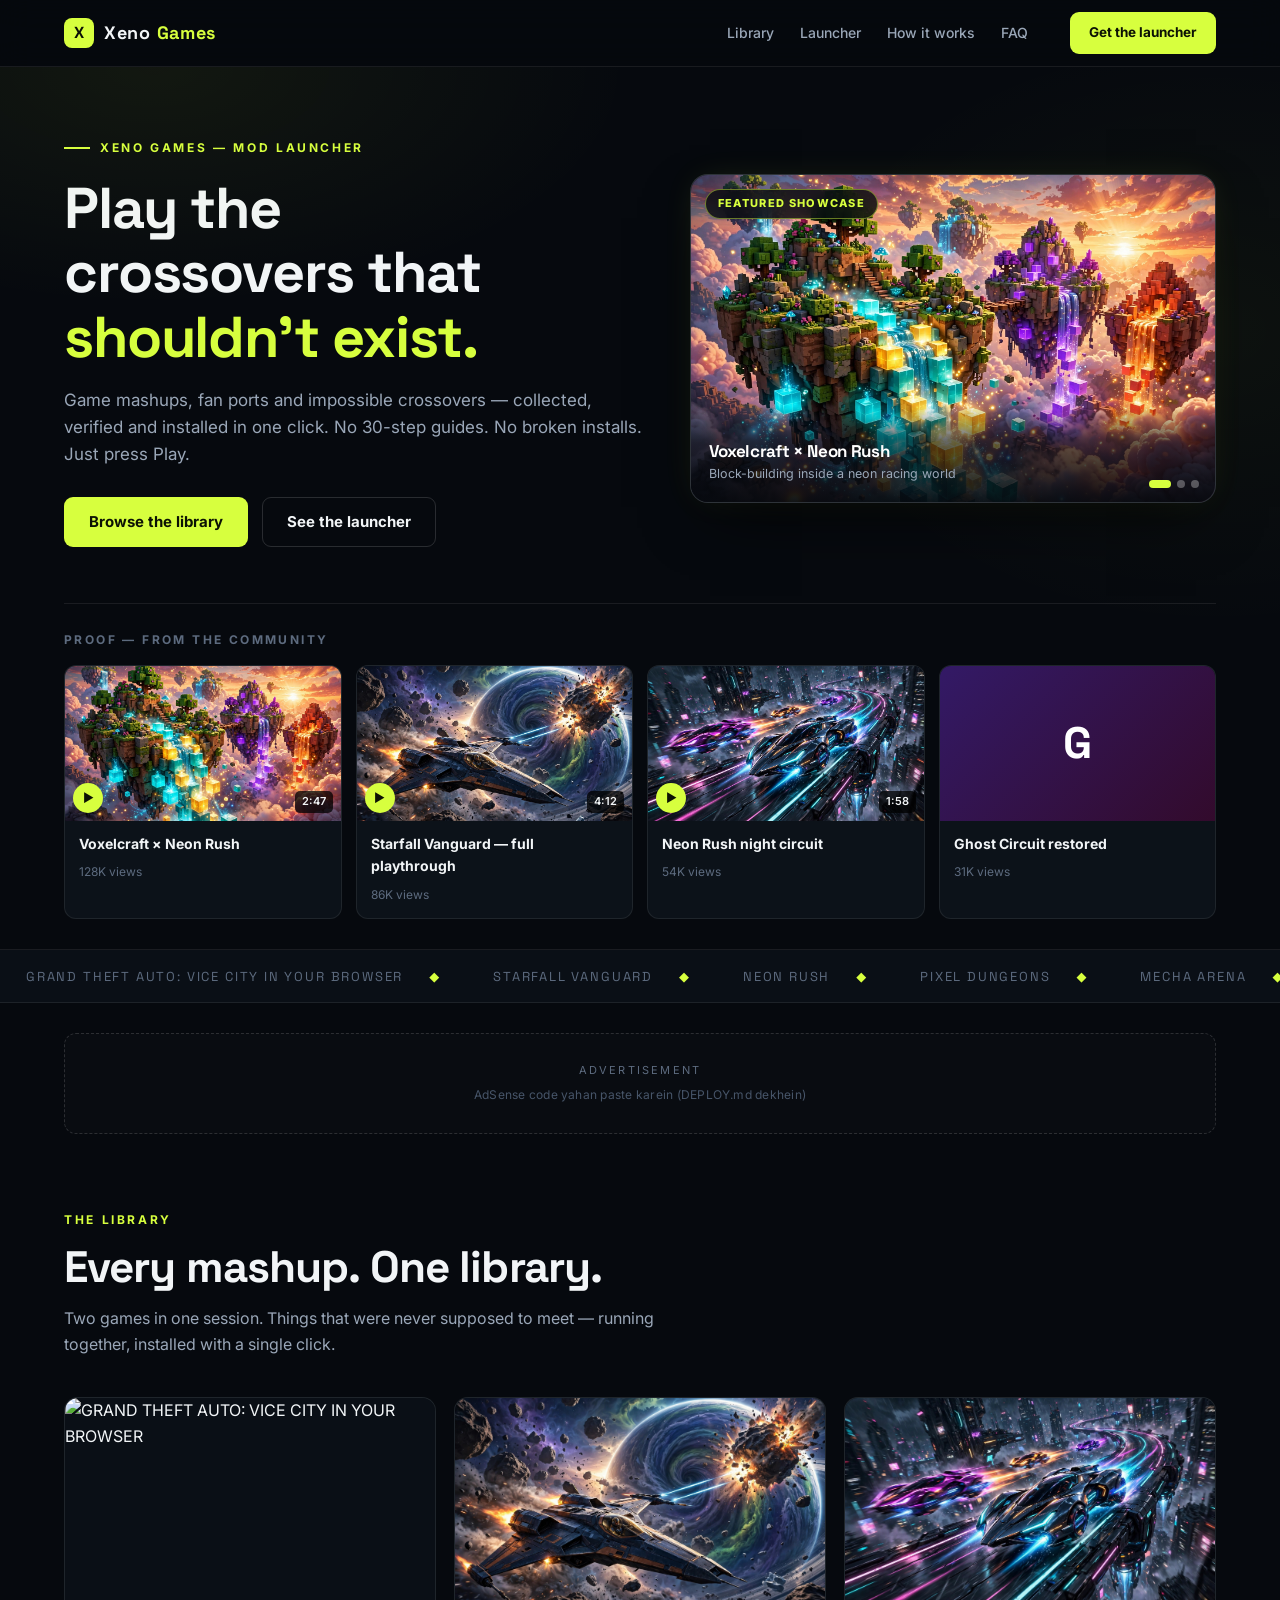
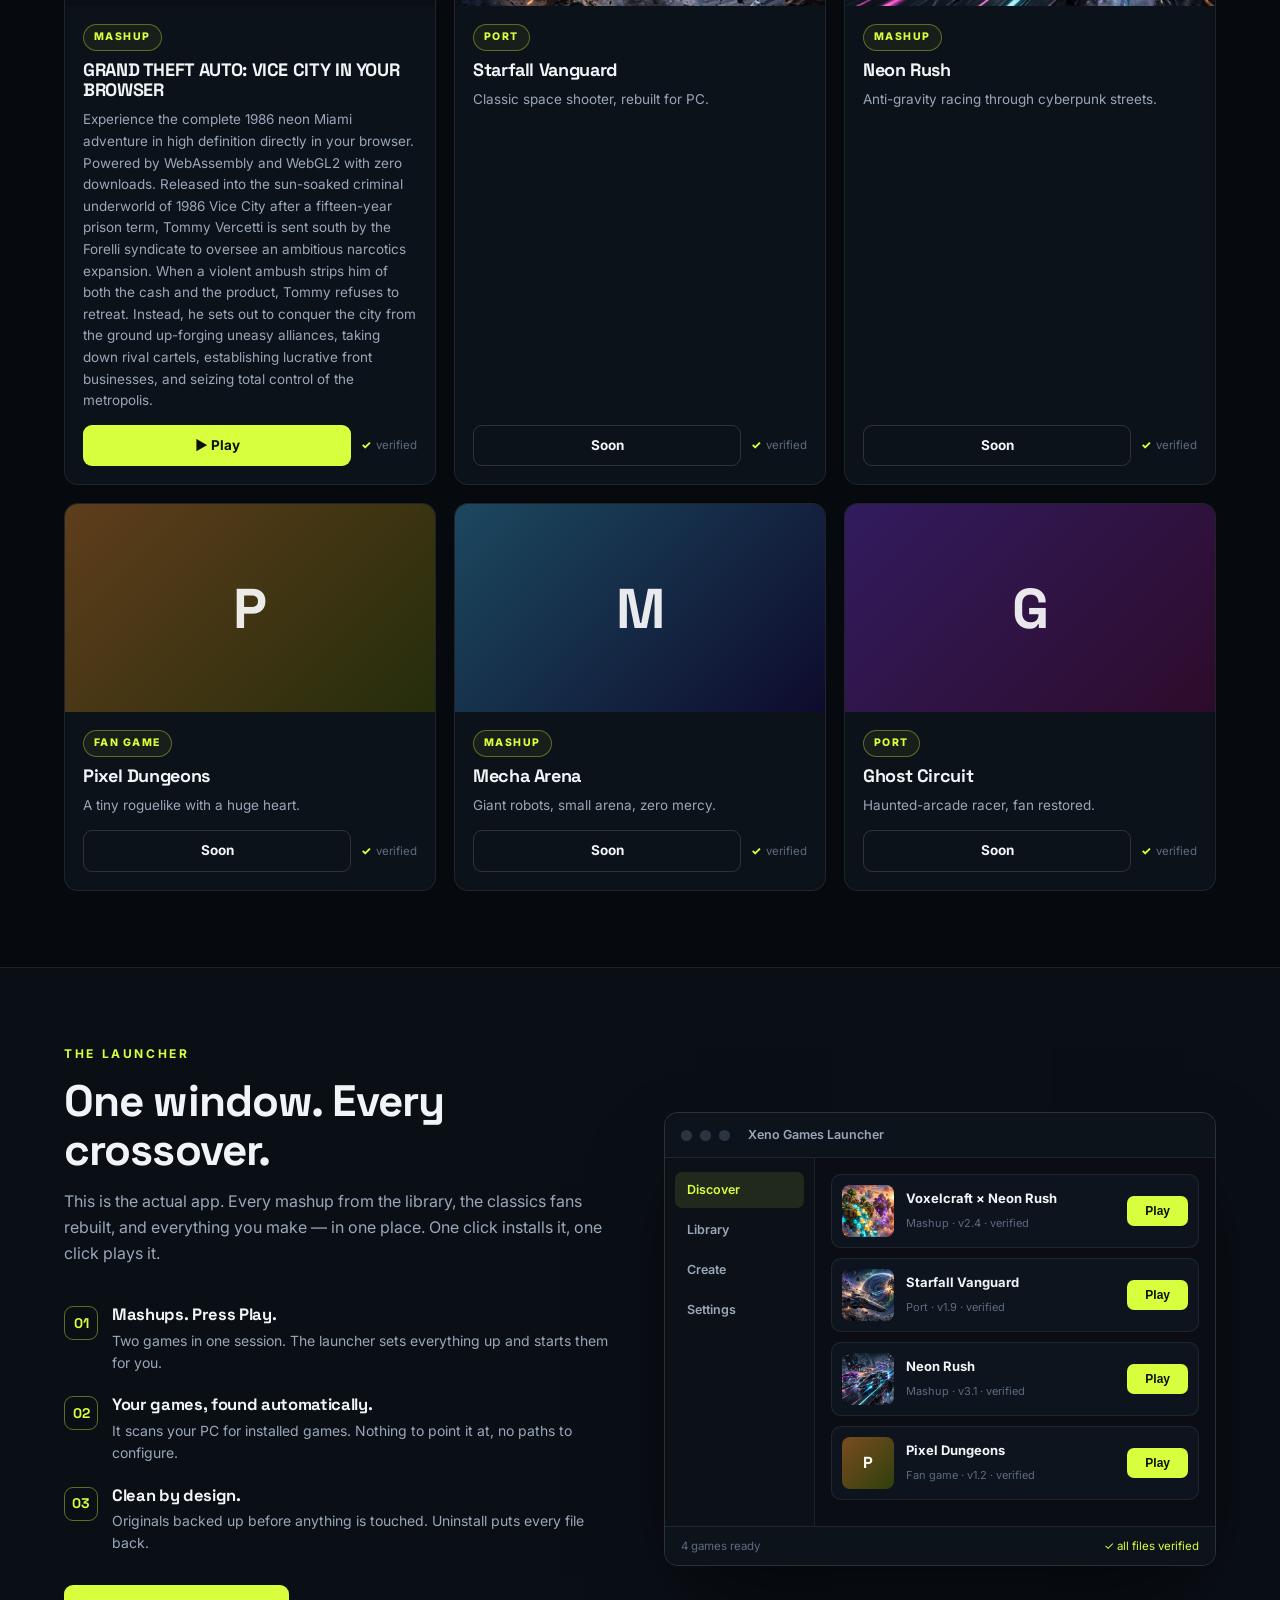
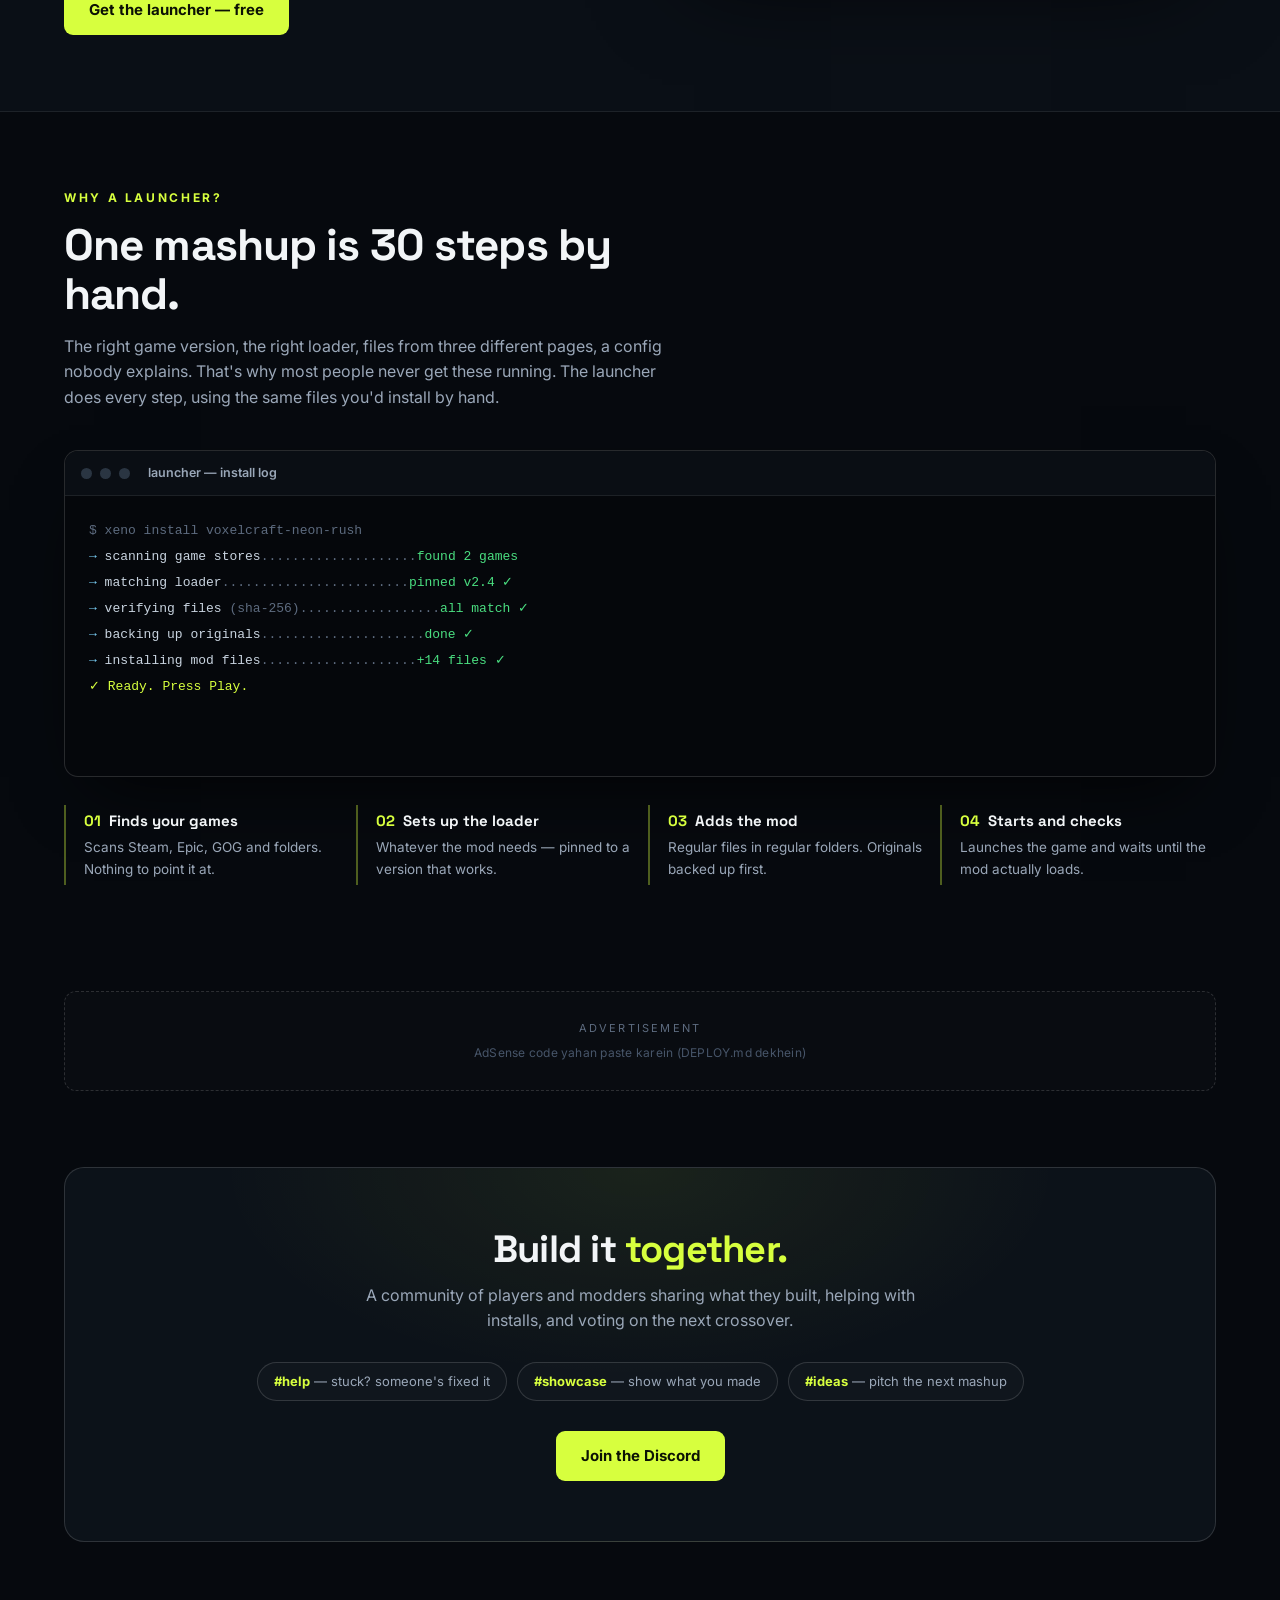
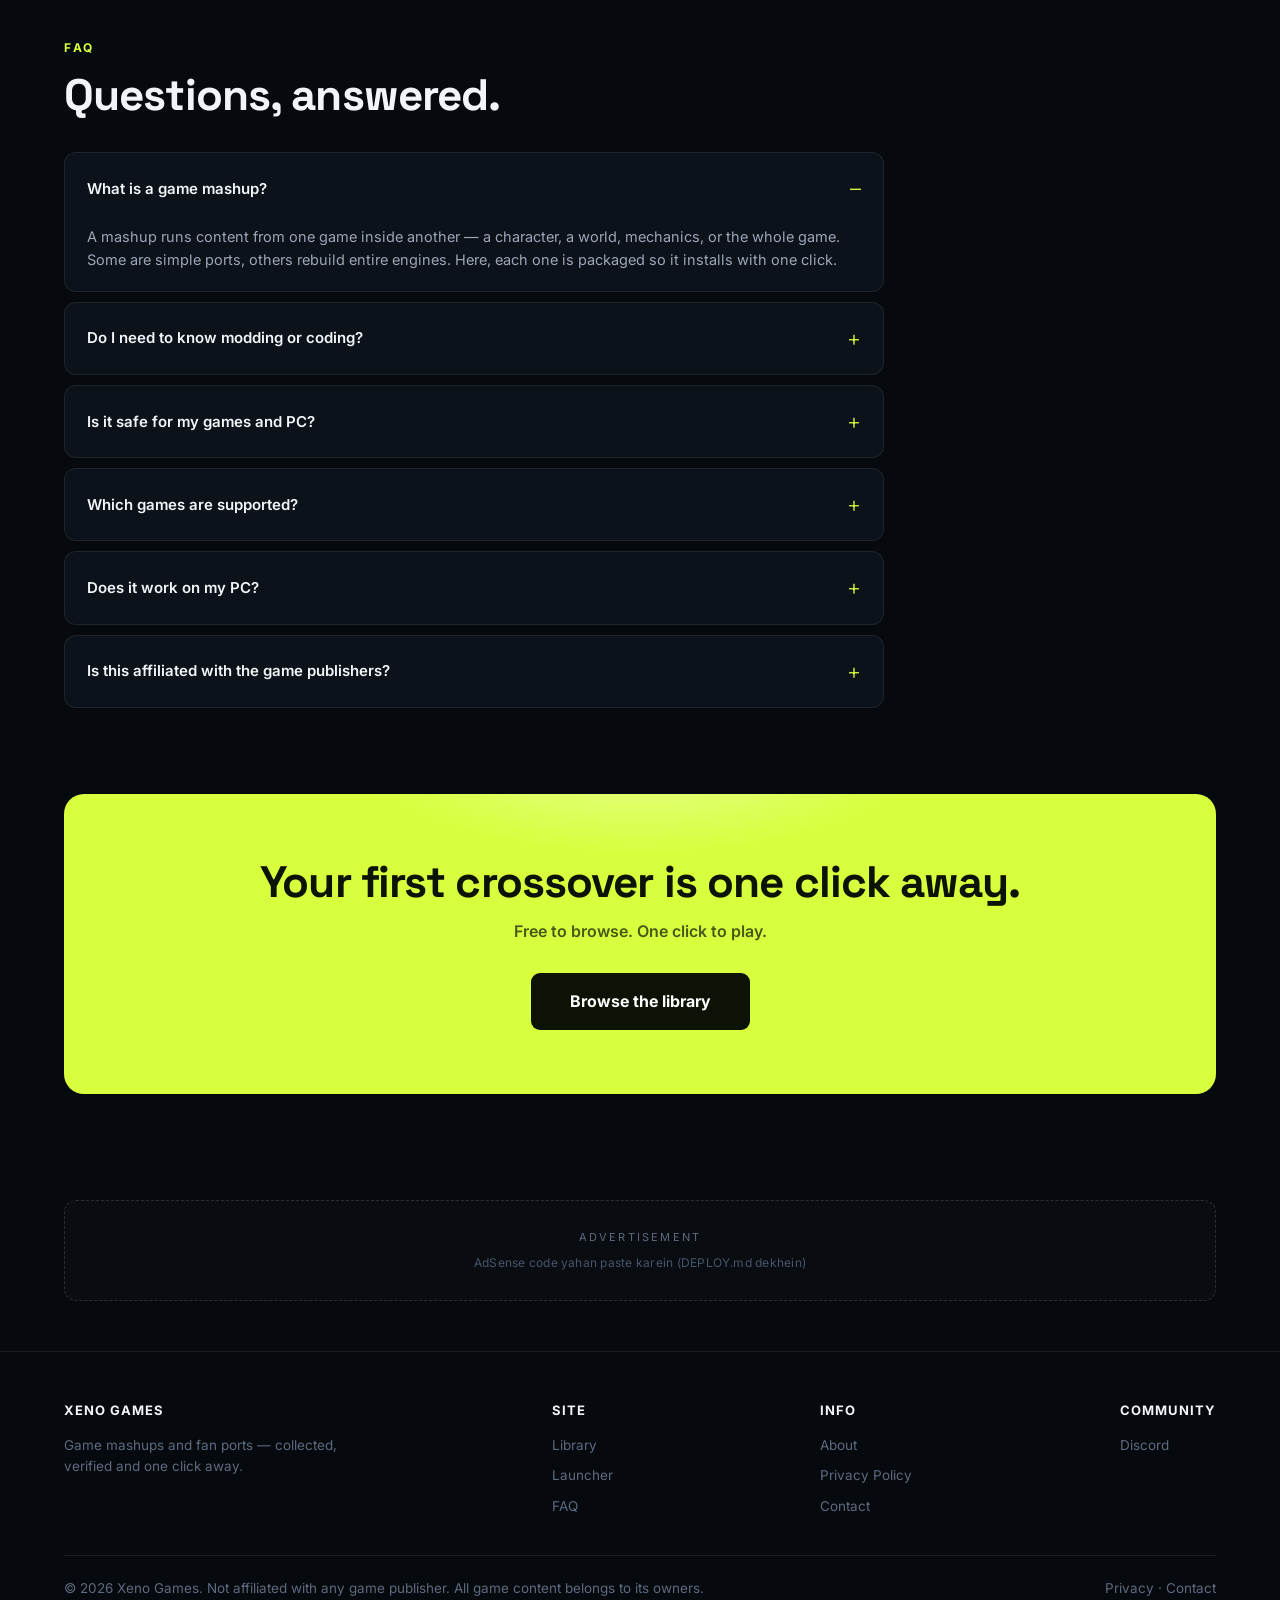
==== commit 33b5f87a: "Add responsive hero image slider showcase" ====
--- a/index.html
+++ b/index.html
@@ -27,12 +27,51 @@
 
 <header class="hero">
   <div class="wrap">
-    <div class="kicker">Xeno Games — Mod Launcher</div>
-    <h1>Play the crossovers that <em>shouldn't exist.</em></h1>
-    <p class="sub" data-herosub>Game mashups, fan ports and impossible crossovers — collected, verified and installed in one click. No 30-step guides. No broken installs. Just press Play.</p>
-    <div class="hero-cta">
-      <a class="btn btn-volt" href="#library">Browse the library</a>
-      <a class="btn btn-gho" href="#launcher">See the launcher</a>
+    <div class="hero-grid">
+      <div class="hero-content">
+        <div class="kicker">Xeno Games — Mod Launcher</div>
+        <h1>Play the crossovers that <em>shouldn't exist.</em></h1>
+        <p class="sub" data-herosub>Game mashups, fan ports and impossible crossovers — collected, verified and installed in one click. No 30-step guides. No broken installs. Just press Play.</p>
+        <div class="hero-cta">
+          <a class="btn btn-volt" href="#library">Browse the library</a>
+          <a class="btn btn-gho" href="#launcher">See the launcher</a>
+        </div>
+      </div>
+      <div class="hero-slider-wrap">
+        <div class="hero-slider" id="hero-slider" aria-label="Featured Games Showcase">
+          <div class="slider-badge">Featured Showcase</div>
+          <div class="slider-track" id="slider-track">
+            <div class="slide active">
+              <img src="assets/card-voxel.jpg" alt="Voxelcraft × Neon Rush">
+              <div class="slide-caption">
+                <h3>Voxelcraft × Neon Rush</h3>
+                <p>Block-building inside a neon racing world</p>
+              </div>
+            </div>
+            <div class="slide">
+              <img src="assets/card-space.jpg" alt="Starfall Vanguard">
+              <div class="slide-caption">
+                <h3>Starfall Vanguard</h3>
+                <p>Classic space shooter rebuilt for modern PC</p>
+              </div>
+            </div>
+            <div class="slide">
+              <img src="assets/card-neon-racer.jpg" alt="Neon Rush">
+              <div class="slide-caption">
+                <h3>Neon Rush: Cyberpunk</h3>
+                <p>Anti-gravity racing through futuristic circuits</p>
+              </div>
+            </div>
+          </div>
+          <button class="slider-btn prev" id="slider-prev" aria-label="Previous Slide">&#10094;</button>
+          <button class="slider-btn next" id="slider-next" aria-label="Next Slide">&#10095;</button>
+          <div class="slider-dots" id="slider-dots">
+            <button class="dot active" data-index="0" aria-label="Slide 1"></button>
+            <button class="dot" data-index="1" aria-label="Slide 2"></button>
+            <button class="dot" data-index="2" aria-label="Slide 3"></button>
+          </div>
+        </div>
+      </div>
     </div>
     <div class="proof">
       <div class="plabel">Proof — from the community</div>
--- a/styles.css
+++ b/styles.css
@@ -33,16 +33,42 @@
 .btn-sm{padding:9px 18px;font-size:13.5px}
 
 /* ---------- HERO ---------- */
-.hero{position:relative;padding:88px 0 0;overflow:hidden;border-bottom:1px solid var(--line)}
+.hero{position:relative;padding:64px 0 0;overflow:hidden;border-bottom:1px solid var(--line)}
 .hero::before{content:"";position:absolute;inset:0;pointer-events:none;
   background:radial-gradient(800px 400px at 12% 0%,rgba(215,255,62,.06),transparent 60%),
              radial-gradient(700px 500px at 95% 30%,rgba(215,255,62,.04),transparent 60%)}
-.kicker{display:inline-flex;align-items:center;gap:10px;font-size:12px;font-weight:700;letter-spacing:.22em;color:var(--volt);text-transform:uppercase;margin-bottom:20px}
+.hero-grid{display:grid;grid-template-columns:1.05fr 0.95fr;gap:44px;align-items:center;margin-bottom:56px}
+@media(max-width:960px){
+  .hero-grid{grid-template-columns:1fr;gap:36px;margin-bottom:44px}
+  .hero{padding:48px 0 0}
+}
+.kicker{display:inline-flex;align-items:center;gap:10px;font-size:12px;font-weight:700;letter-spacing:.22em;color:var(--volt);text-transform:uppercase;margin-bottom:18px}
 .kicker::before{content:"";width:26px;height:2px;background:var(--volt)}
-.hero h1{font-size:clamp(40px,6.4vw,76px);font-weight:800;max-width:14ch;margin-bottom:20px}
+.hero h1{font-size:clamp(36px,4.5vw,62px);font-weight:800;max-width:14ch;margin-bottom:18px}
 .hero h1 em{font-style:normal;color:var(--volt)}
-.hero .sub{color:var(--mut);font-size:clamp(15px,1.8vw,18px);max-width:56ch;margin-bottom:32px}
-.hero-cta{display:flex;gap:14px;flex-wrap:wrap;margin-bottom:56px}
+.hero .sub{color:var(--mut);font-size:clamp(14.5px,1.5vw,17px);max-width:54ch;margin-bottom:28px}
+.hero-cta{display:flex;gap:14px;flex-wrap:wrap}
+
+/* ---------- HERO SLIDER ---------- */
+.hero-slider-wrap{width:100%;max-width:560px;margin:0 auto}
+.hero-slider{position:relative;background:var(--panel);border:1px solid var(--line2);border-radius:18px;overflow:hidden;box-shadow:0 24px 60px -20px rgba(0,0,0,.8),0 0 35px -10px rgba(215,255,62,.15);aspect-ratio:16/10;transition:border-color .3s,box-shadow .3s}
+.hero-slider:hover{border-color:rgba(215,255,62,.5);box-shadow:0 30px 70px -20px rgba(0,0,0,.9),0 0 50px -10px rgba(215,255,62,.3)}
+.slider-badge{position:absolute;top:14px;left:14px;z-index:5;background:rgba(6,9,14,.8);backdrop-filter:blur(8px);border:1px solid rgba(215,255,62,.45);color:var(--volt);font-size:11px;font-weight:800;letter-spacing:.12em;text-transform:uppercase;padding:5px 12px;border-radius:100px}
+.slider-track{width:100%;height:100%;position:relative}
+.slide{position:absolute;inset:0;opacity:0;visibility:hidden;transition:opacity .55s cubic-bezier(.4,0,.2,1),transform .55s cubic-bezier(.4,0,.2,1);transform:scale(1.03)}
+.slide.active{opacity:1;visibility:visible;transform:scale(1)}
+.slide img{width:100%;height:100%;object-fit:cover;display:block}
+.slide-caption{position:absolute;bottom:0;left:0;right:0;padding:36px 18px 18px;background:linear-gradient(to top,rgba(6,9,14,.95) 0%,rgba(6,9,14,.6) 65%,transparent 100%);z-index:2;pointer-events:none}
+.slide-caption h3{font-size:17px;font-weight:700;color:#fff;margin-bottom:3px;font-family:var(--fh)}
+.slide-caption p{font-size:12.5px;color:var(--mut)}
+.slider-btn{position:absolute;top:50%;transform:translateY(-50%);z-index:6;width:38px;height:38px;border-radius:50%;background:rgba(6,9,14,.7);backdrop-filter:blur(8px);border:1px solid var(--line2);color:#fff;display:flex;align-items:center;justify-content:center;cursor:pointer;font-size:13px;transition:.2s;opacity:0}
+.hero-slider:hover .slider-btn{opacity:1}
+.slider-btn:hover{background:var(--volt);color:#06090e;border-color:var(--volt);transform:translateY(-50%) scale(1.08)}
+.slider-btn.prev{left:12px}
+.slider-btn.next{right:12px}
+.slider-dots{position:absolute;bottom:14px;right:16px;z-index:6;display:flex;gap:6px;align-items:center}
+.slider-dots .dot{width:8px;height:8px;border-radius:50%;background:rgba(255,255,255,.3);border:none;cursor:pointer;padding:0;transition:width .25s,background-color .25s,border-radius .25s}
+.slider-dots .dot.active{width:22px;border-radius:10px;background:var(--volt)}
 .proof{border-top:1px solid var(--line);padding:26px 0 30px}
 .proof .plabel{font-size:12px;letter-spacing:.2em;color:var(--dim);text-transform:uppercase;margin-bottom:16px;font-weight:700}
 .clips{display:grid;grid-template-columns:repeat(auto-fit,minmax(220px,1fr));gap:14px}
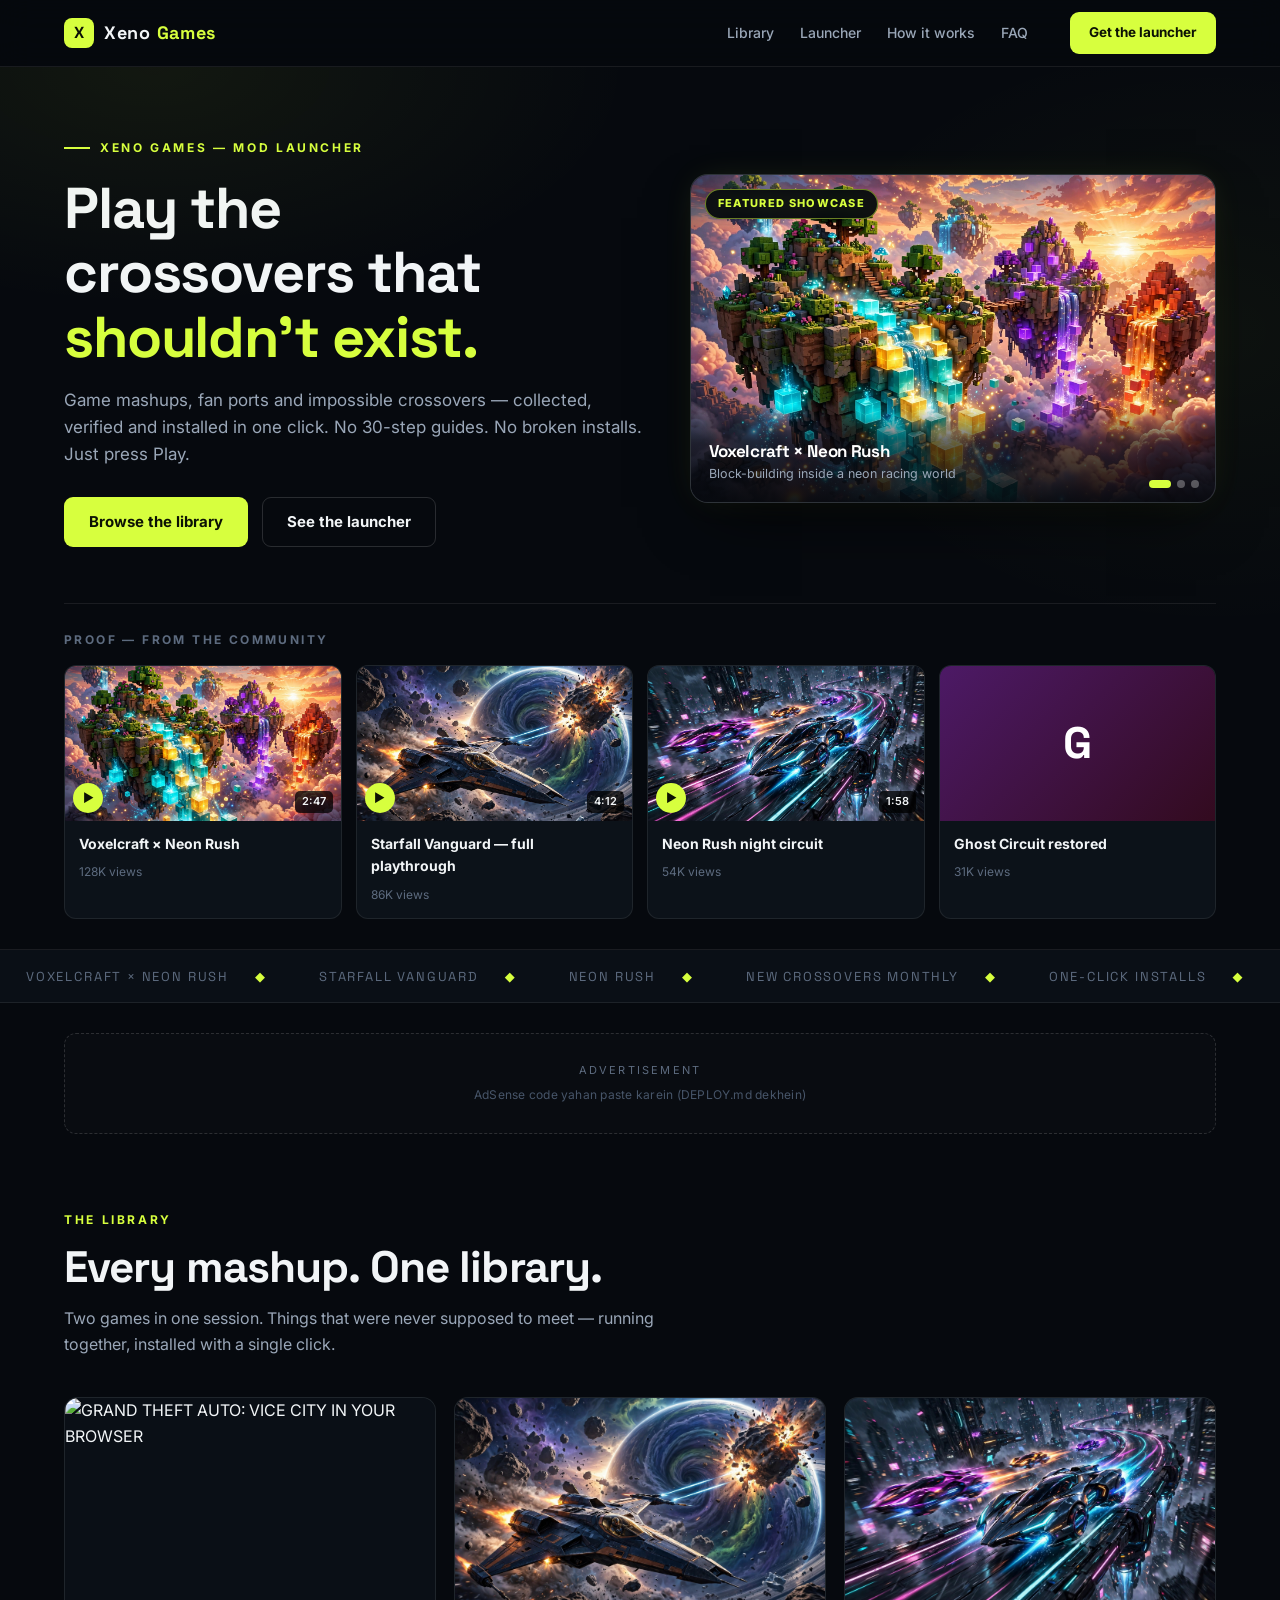
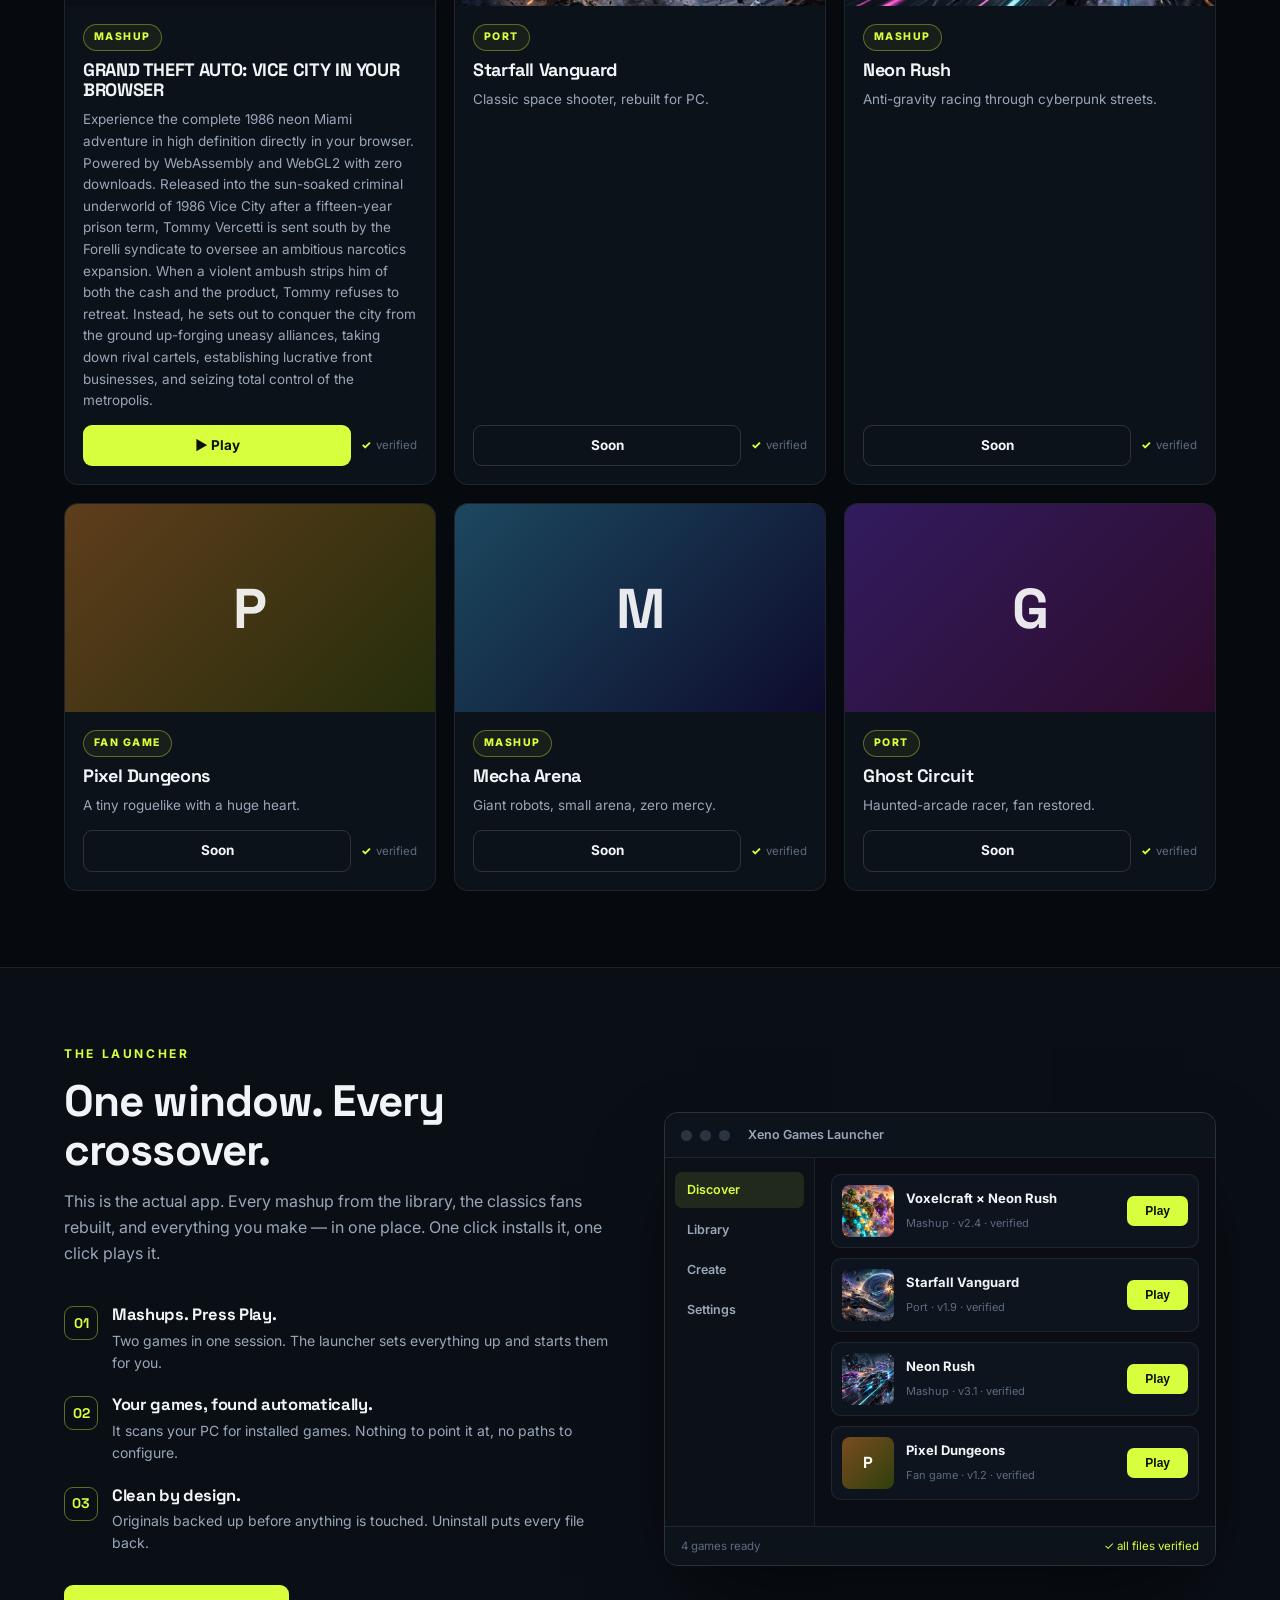
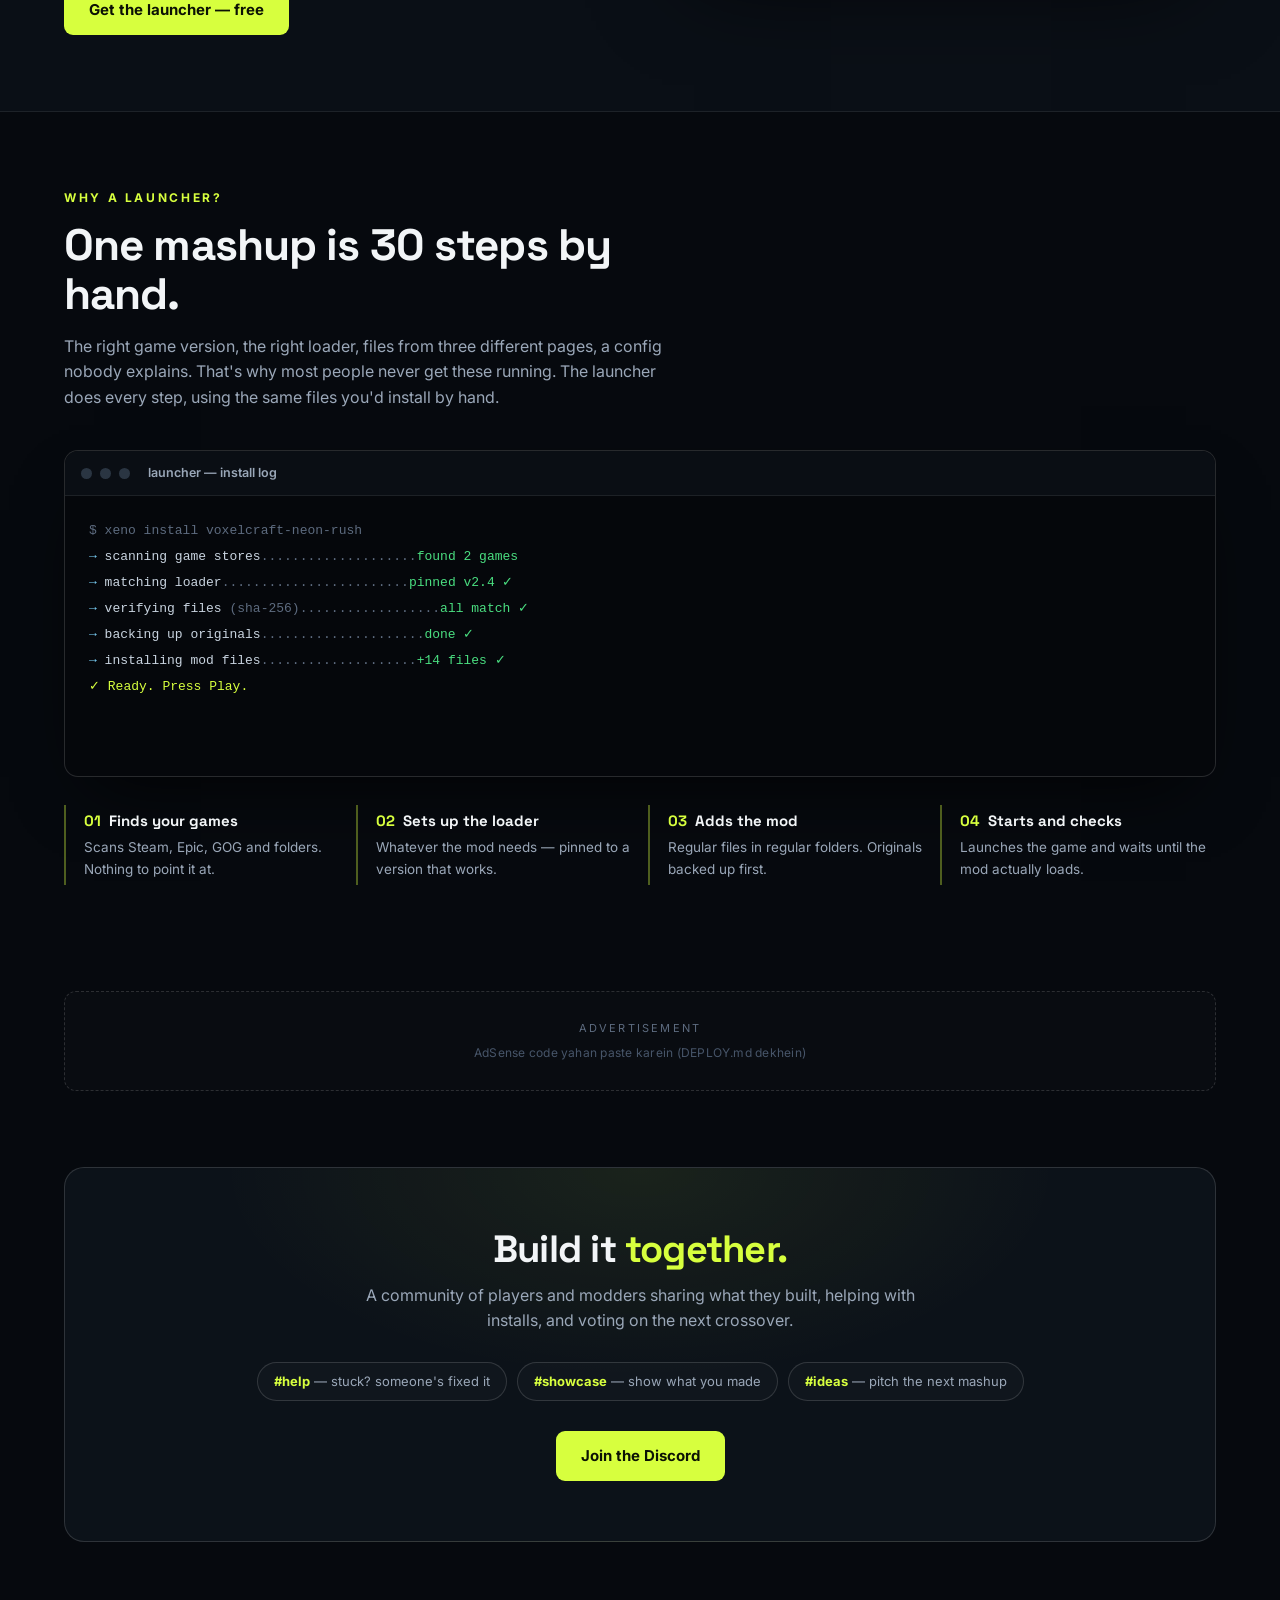
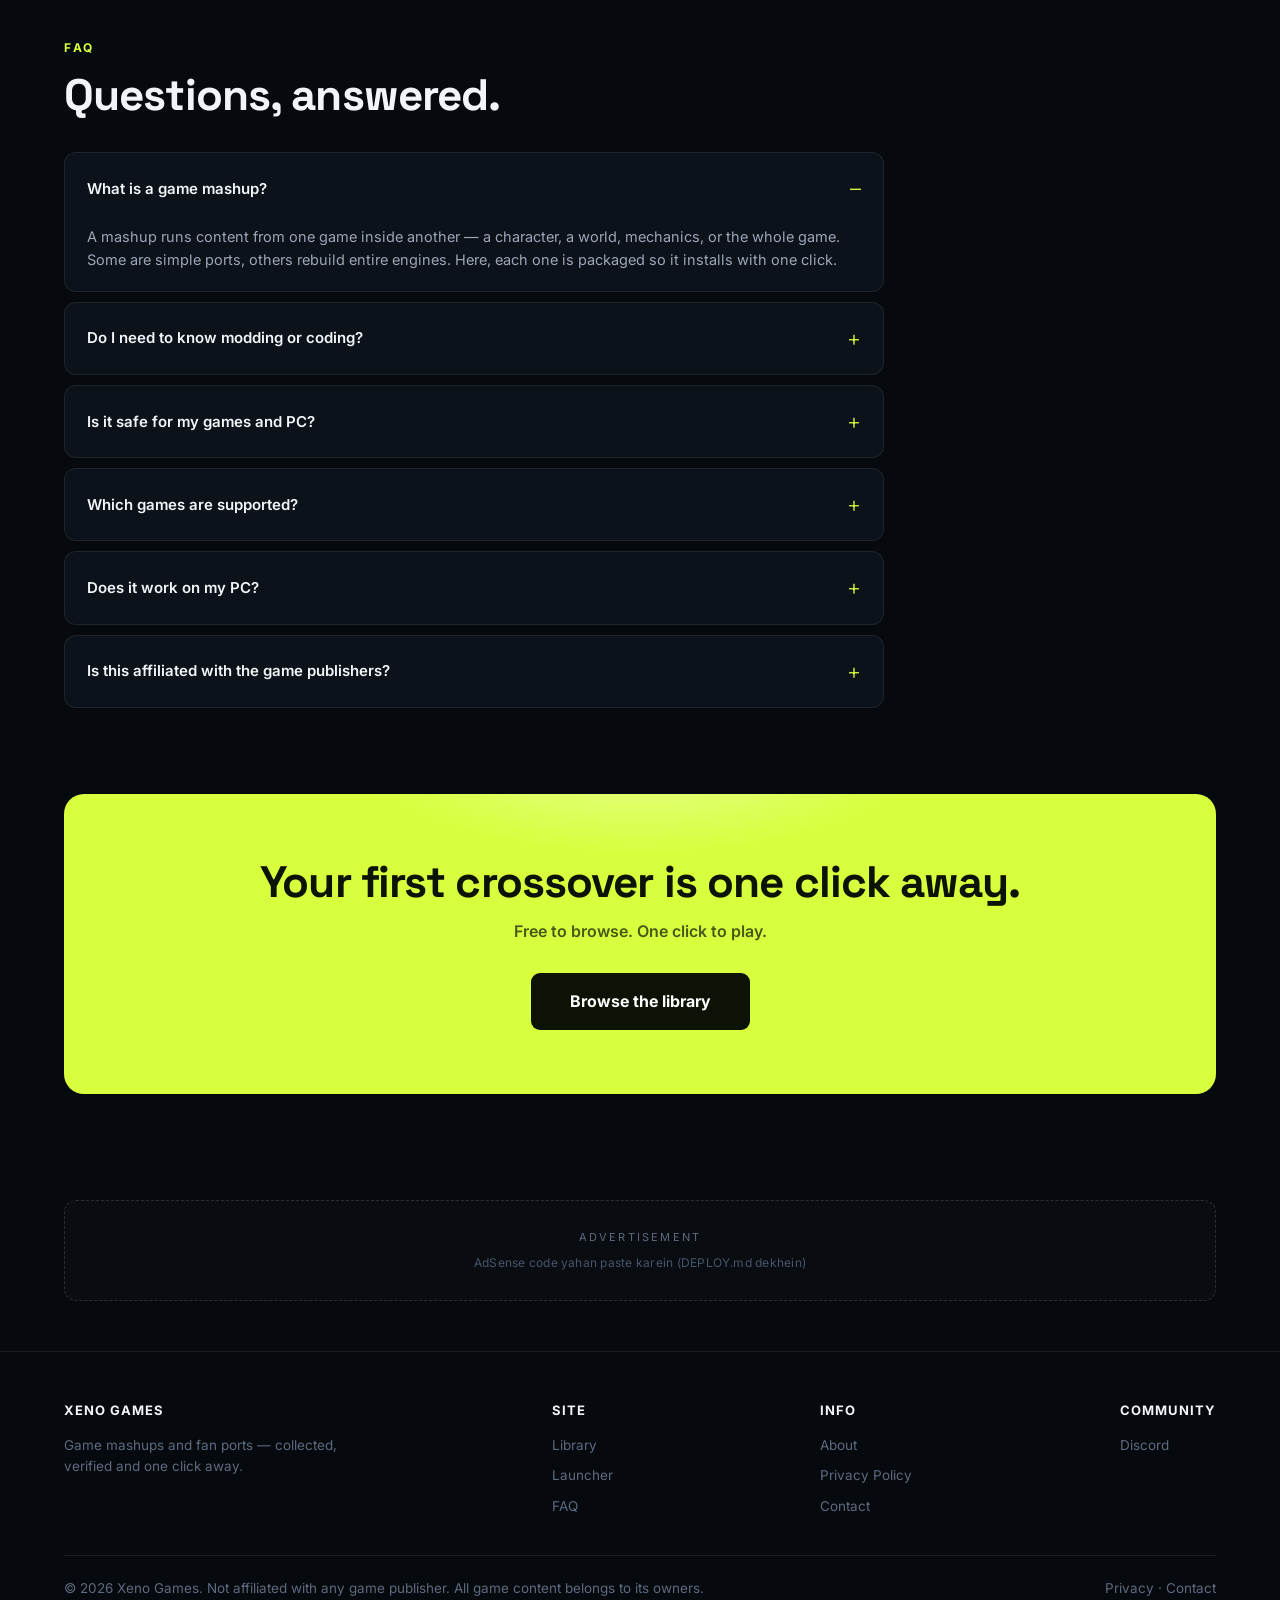
==== commit 2add8617: "Upgrade admin panel to full-featured professional dashboard" ====
--- a/index.html
+++ b/index.html
@@ -14,32 +14,36 @@
 
 <nav>
   <div class="wrap nav-in">
-    <a class="logo" href="index.html"><span class="mark">X</span><span data-sitename>Xeno <b>Games</b></span></a>
+    <a class="logo" href="index.html"><span class="mark" data-logomark>X</span><span data-sitename>Xeno <b>Games</b></span></a>
     <div class="nav-links">
       <a href="#library">Library</a>
       <a href="#launcher">Launcher</a>
       <a href="#how">How it works</a>
       <a href="#faq">FAQ</a>
     </div>
-    <a class="btn btn-volt btn-sm" href="#library" style="margin-left:12px">Get the launcher</a>
+    <a class="btn btn-volt btn-sm" href="#library" style="margin-left:12px" data-navcta>Get the launcher</a>
   </div>
 </nav>
+
+<div id="announcement-banner" class="announcement-bar" style="display:none">
+  <div class="wrap" id="announcement-text"></div>
+</div>
 
 <header class="hero">
   <div class="wrap">
     <div class="hero-grid">
       <div class="hero-content">
-        <div class="kicker">Xeno Games — Mod Launcher</div>
-        <h1>Play the crossovers that <em>shouldn't exist.</em></h1>
+        <div class="kicker" data-herokicker>Xeno Games — Mod Launcher</div>
+        <h1 data-herotitle>Play the crossovers that <em>shouldn't exist.</em></h1>
         <p class="sub" data-herosub>Game mashups, fan ports and impossible crossovers — collected, verified and installed in one click. No 30-step guides. No broken installs. Just press Play.</p>
         <div class="hero-cta">
-          <a class="btn btn-volt" href="#library">Browse the library</a>
-          <a class="btn btn-gho" href="#launcher">See the launcher</a>
+          <a class="btn btn-volt" href="#library" data-herocta1>Browse the library</a>
+          <a class="btn btn-gho" href="#launcher" data-herocta2>See the launcher</a>
         </div>
       </div>
       <div class="hero-slider-wrap">
         <div class="hero-slider" id="hero-slider" aria-label="Featured Games Showcase">
-          <div class="slider-badge">Featured Showcase</div>
+          <div class="slider-badge" id="slider-badge">Featured Showcase</div>
           <div class="slider-track" id="slider-track">
             <div class="slide active">
               <img src="assets/card-voxel.jpg" alt="Voxelcraft × Neon Rush">
@@ -75,7 +79,7 @@
     </div>
     <div class="proof">
       <div class="plabel">Proof — from the community</div>
-      <div class="clips">
+      <div class="clips" id="proof-clips">
         <div class="clip"><div class="th"><img src="assets/card-voxel.jpg" alt="Voxelcraft × Neon Rush"><span class="playb">▶</span><span class="dur">2:47</span></div><div class="cb"><b>Voxelcraft × Neon Rush</b><span>128K views</span></div></div>
         <div class="clip"><div class="th"><img src="assets/card-space.jpg" alt="Starfall Vanguard"><span class="playb">▶</span><span class="dur">4:12</span></div><div class="cb"><b>Starfall Vanguard — full playthrough</b><span>86K views</span></div></div>
         <div class="clip"><div class="th"><img src="assets/card-neon-racer.jpg" alt="Neon Rush"><span class="playb">▶</span><span class="dur">1:58</span></div><div class="cb"><b>Neon Rush night circuit</b><span>54K views</span></div></div>
--- a/styles.css
+++ b/styles.css
@@ -16,6 +16,9 @@
 .wrap{max-width:var(--max);margin:0 auto;padding:0 24px}
 h1,h2,h3{font-family:var(--fh);letter-spacing:-.02em;line-height:1.12}
 ::selection{background:var(--volt);color:#0a0f05}
+
+/* ---------- ANNOUNCEMENT ---------- */
+.announcement-bar{background:linear-gradient(90deg,rgba(215,255,62,.9),rgba(56,189,248,.9));color:#06090e;font-weight:700;font-size:13px;padding:9px 16px;text-align:center;letter-spacing:.02em;position:relative;z-index:65}
 
 /* ---------- NAV ---------- */
 nav{position:sticky;top:0;z-index:60;background:rgba(6,9,14,.85);backdrop-filter:blur(16px);border-bottom:1px solid var(--line)}
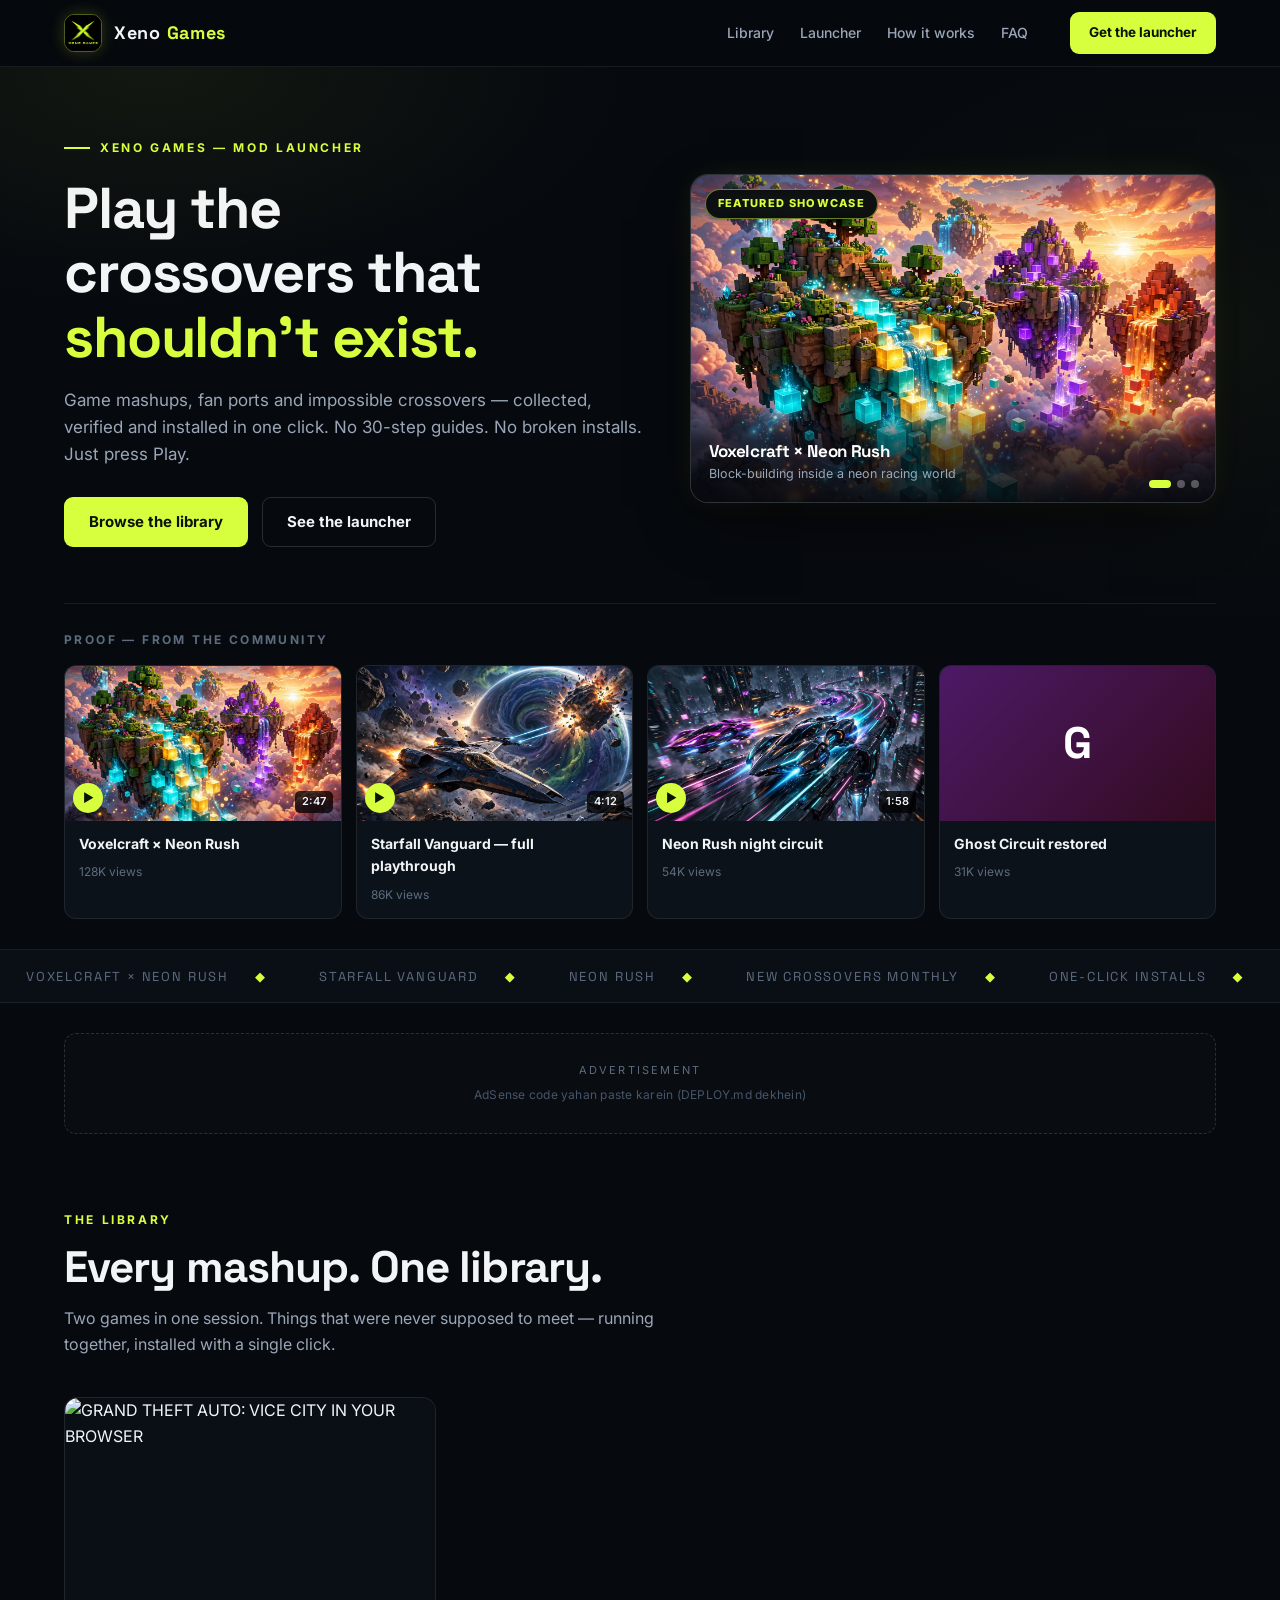
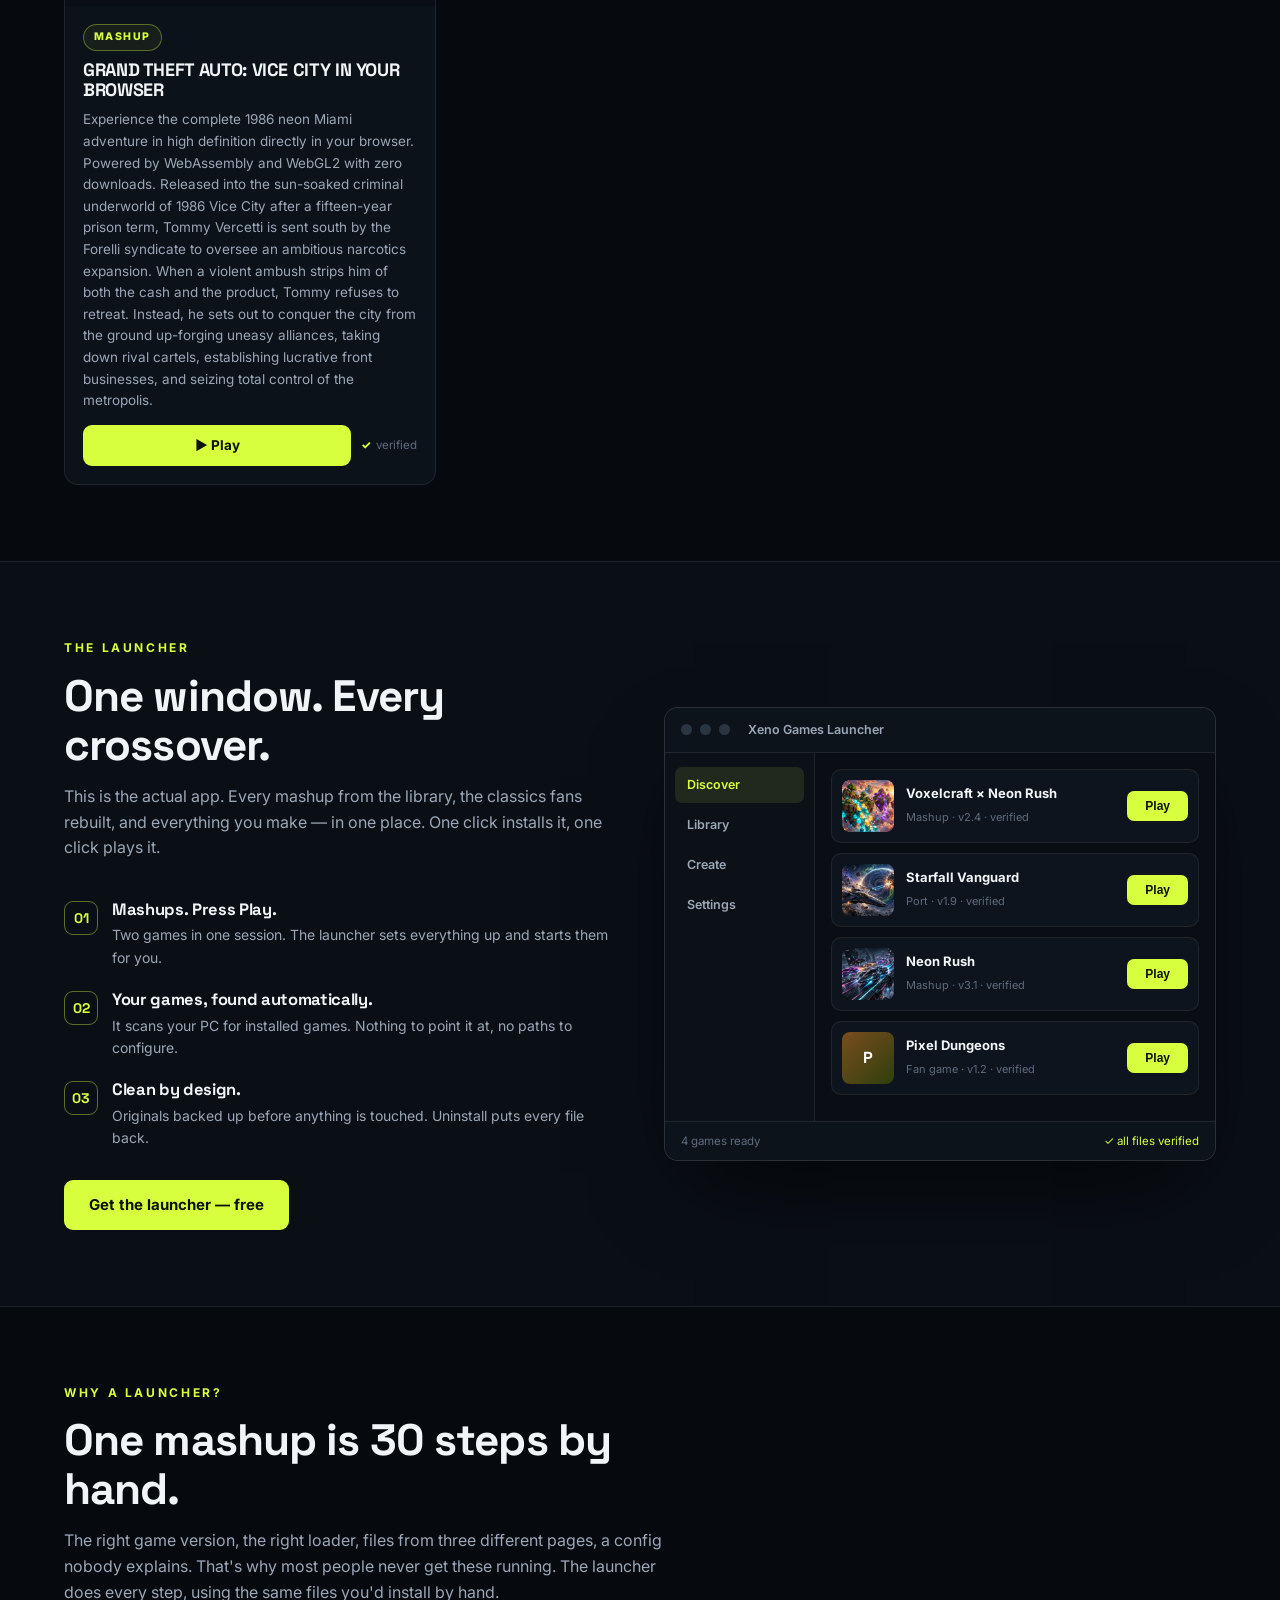
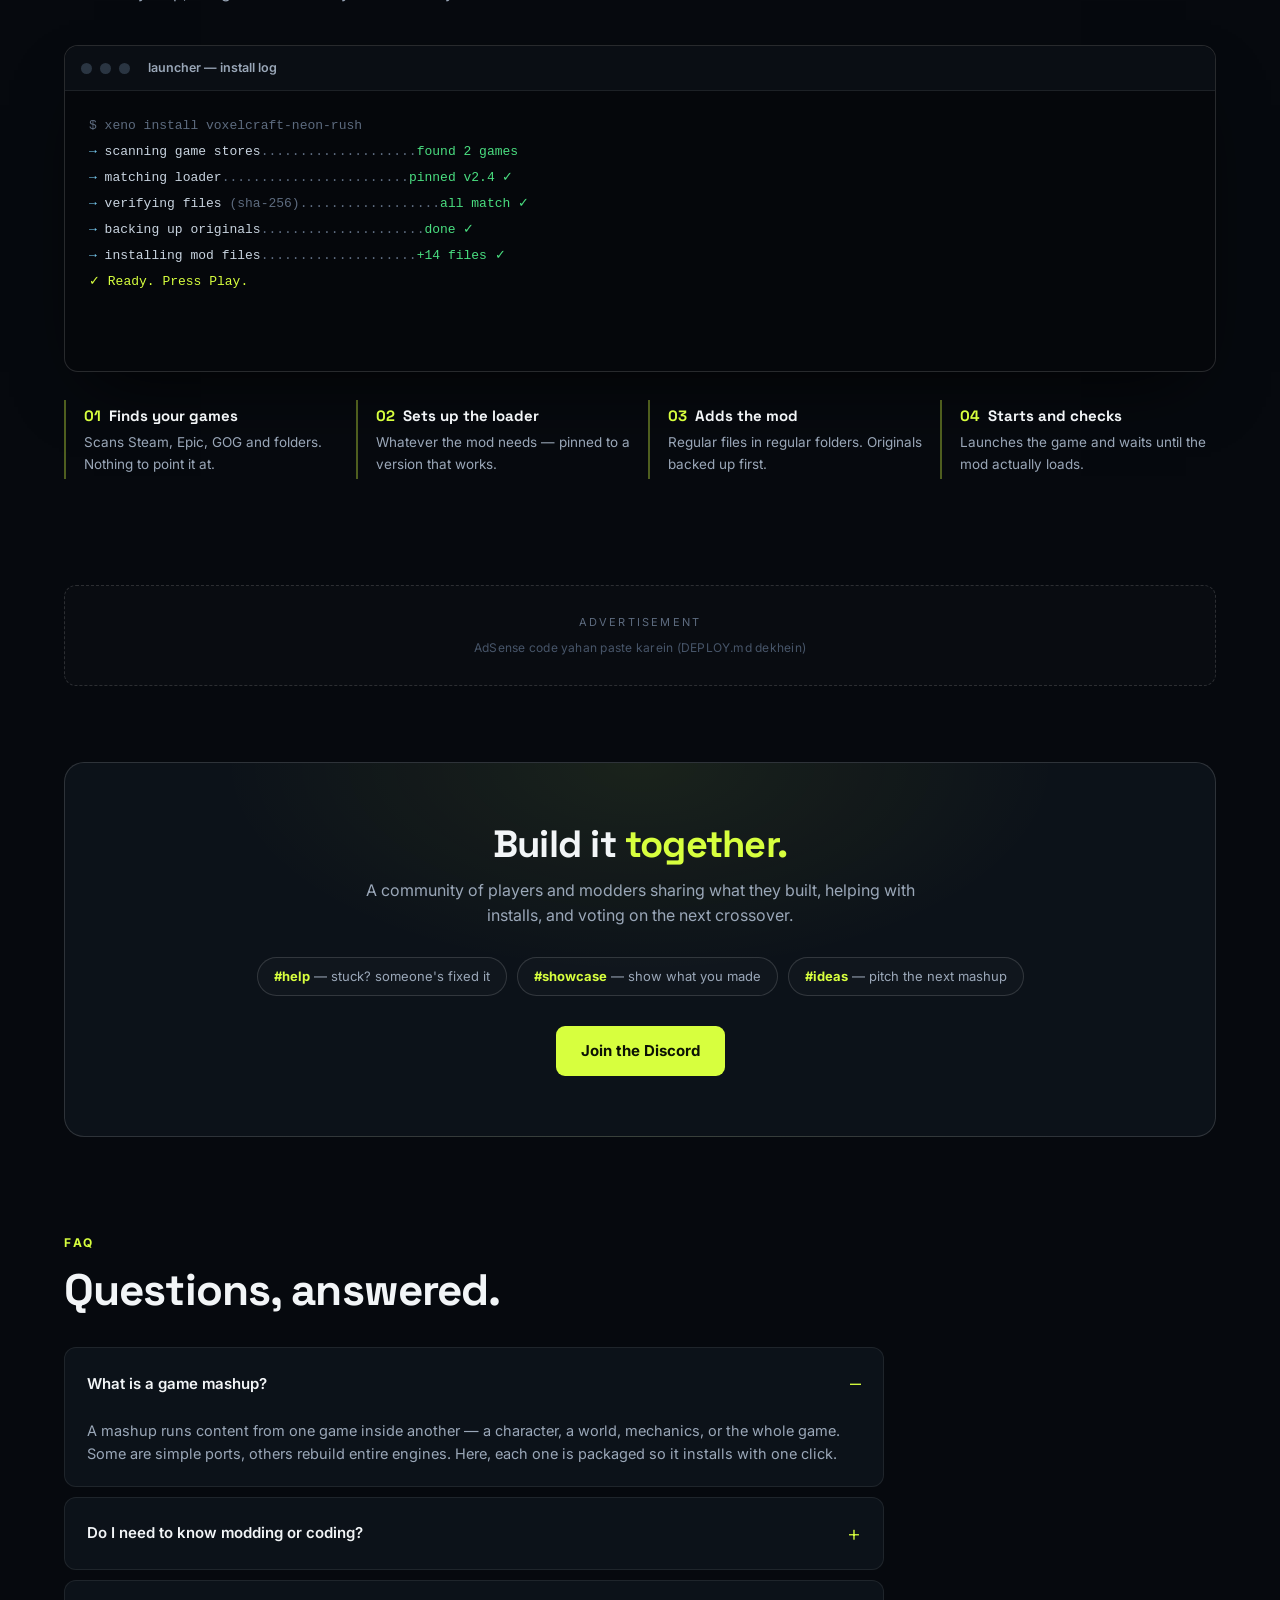
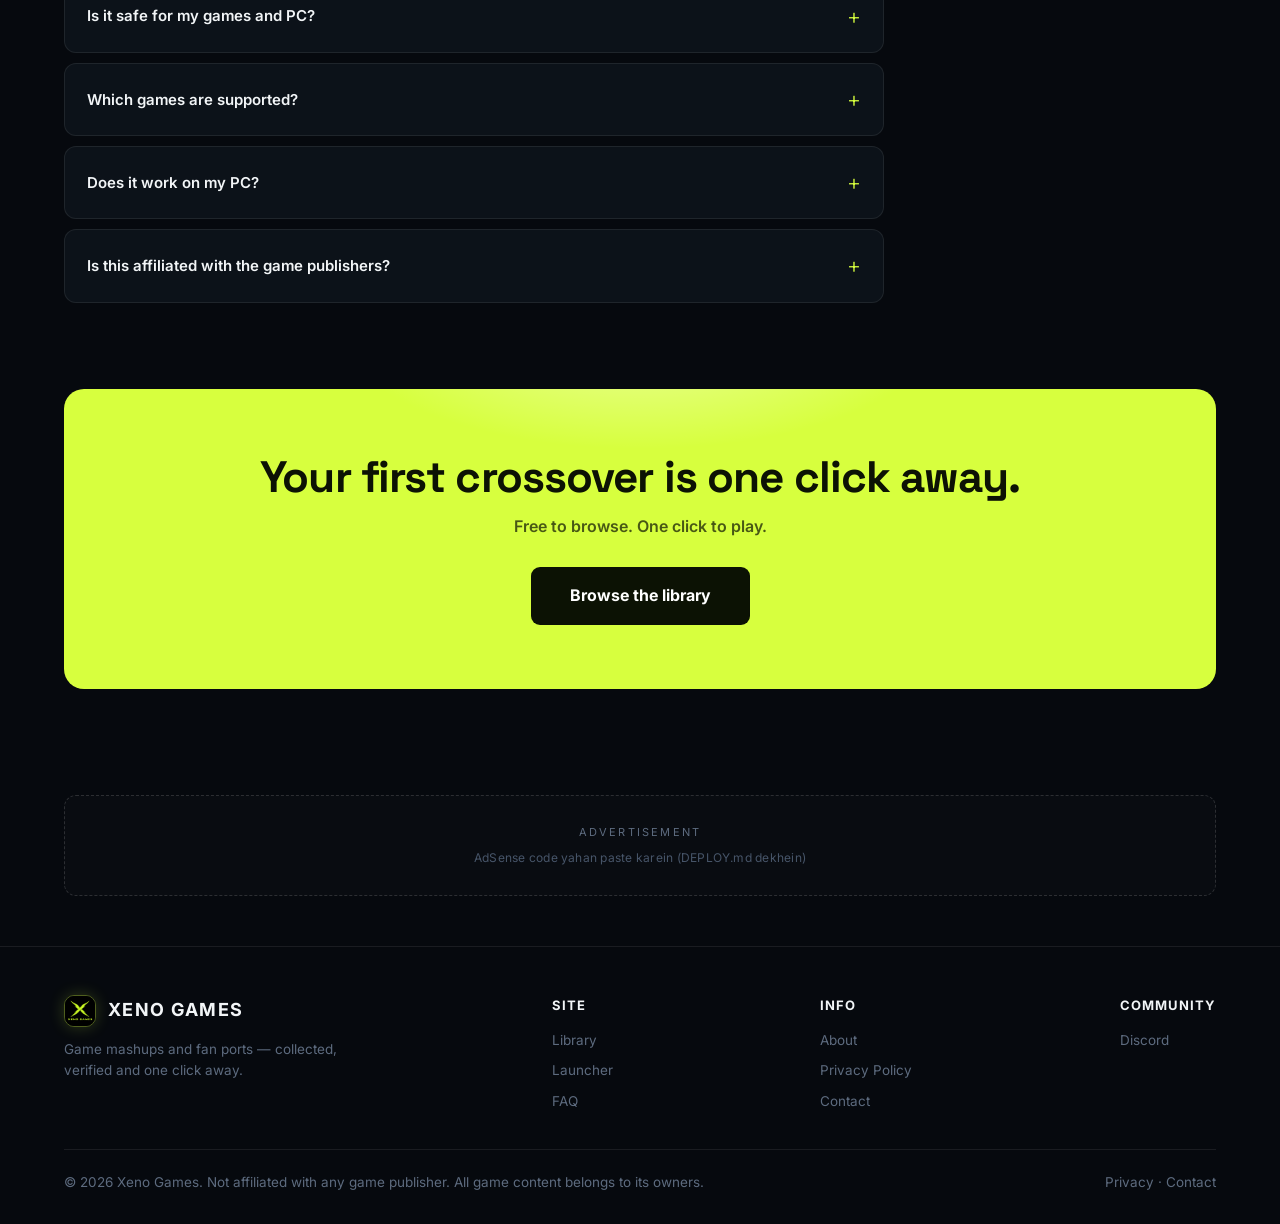
==== commit a6562eee: "Add official Neon Xeno Games logo across site and admin" ====
--- a/index.html
+++ b/index.html
@@ -8,13 +8,14 @@
 <link rel="preconnect" href="https://fonts.googleapis.com">
 <link rel="preconnect" href="https://fonts.gstatic.com" crossorigin>
 <link href="https://fonts.googleapis.com/css2?family=Space+Grotesk:wght@500;700;800&family=Inter:wght@400;500;600;700&display=swap" rel="stylesheet">
+<link rel="icon" type="image/png" href="assets/logo.png">
 <link rel="stylesheet" href="styles.css">
 </head>
 <body>
 
 <nav>
   <div class="wrap nav-in">
-    <a class="logo" href="index.html"><span class="mark" data-logomark>X</span><span data-sitename>Xeno <b>Games</b></span></a>
+    <a class="logo" href="index.html"><img src="assets/logo.png" alt="Xeno Games Logo" class="logo-img"><span data-sitename>Xeno <b>Games</b></span></a>
     <div class="nav-links">
       <a href="#library">Library</a>
       <a href="#launcher">Launcher</a>
@@ -205,7 +206,13 @@
 <footer>
   <div class="wrap">
     <div class="foot">
-      <div><h4>Xeno Games</h4><p style="max-width:280px">Game mashups and fan ports — collected, verified and one click away.</p></div>
+      <div>
+        <div style="display:flex;align-items:center;gap:12px;margin-bottom:12px">
+          <img src="assets/logo.png" alt="Xeno Games Logo" class="logo-img" style="width:32px;height:32px">
+          <h4 style="margin:0;font-size:18px">Xeno Games</h4>
+        </div>
+        <p style="max-width:280px">Game mashups and fan ports — collected, verified and one click away.</p>
+      </div>
       <div><h4>Site</h4><a href="#library">Library</a><a href="#launcher">Launcher</a><a href="#faq">FAQ</a></div>
       <div><h4>Info</h4><a href="about.html">About</a><a href="privacy.html">Privacy Policy</a><a href="contact.html">Contact</a></div>
       <div><h4>Community</h4><a data-discord href="#">Discord</a></div>
--- a/styles.css
+++ b/styles.css
@@ -23,7 +23,9 @@
 /* ---------- NAV ---------- */
 nav{position:sticky;top:0;z-index:60;background:rgba(6,9,14,.85);backdrop-filter:blur(16px);border-bottom:1px solid var(--line)}
 .nav-in{display:flex;align-items:center;height:66px;gap:30px}
-.logo{font-family:var(--fh);font-weight:800;font-size:18px;letter-spacing:.04em;display:flex;align-items:center;gap:10px}
+.logo{font-family:var(--fh);font-weight:800;font-size:18px;letter-spacing:.04em;display:flex;align-items:center;gap:12px}
+.logo-img{width:38px;height:38px;border-radius:10px;object-fit:cover;display:block;border:1px solid rgba(215,255,62,.35);box-shadow:0 0 16px rgba(215,255,62,.2);transition:transform .2s,box-shadow .2s}
+.logo:hover .logo-img{transform:scale(1.06);box-shadow:0 0 24px rgba(215,255,62,.45)}
 .logo .mark{width:30px;height:30px;border-radius:8px;background:var(--volt);color:#0a0f05;display:flex;align-items:center;justify-content:center;font-weight:800;font-size:16px}
 .logo b{color:var(--volt);font-weight:800}
 .nav-links{display:flex;gap:26px;margin-left:auto;font-size:14px;color:var(--mut);font-weight:500}
